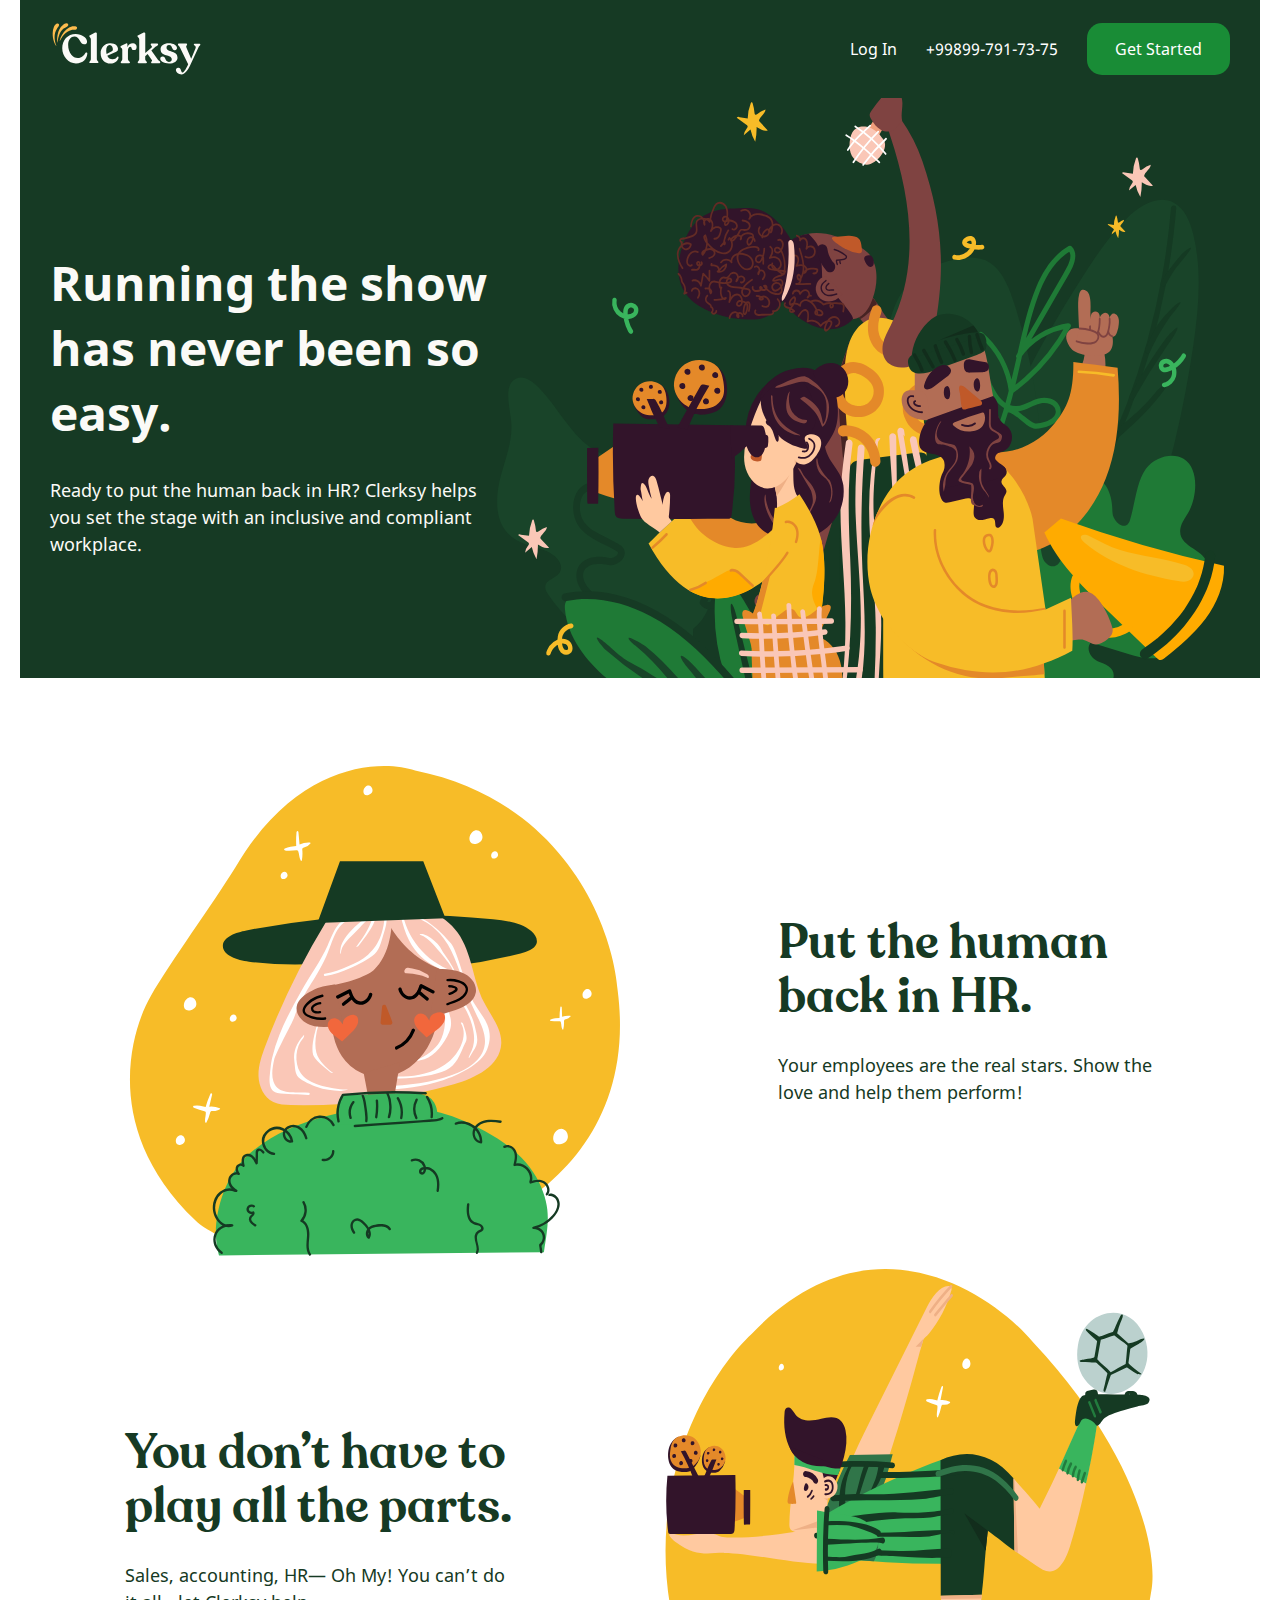
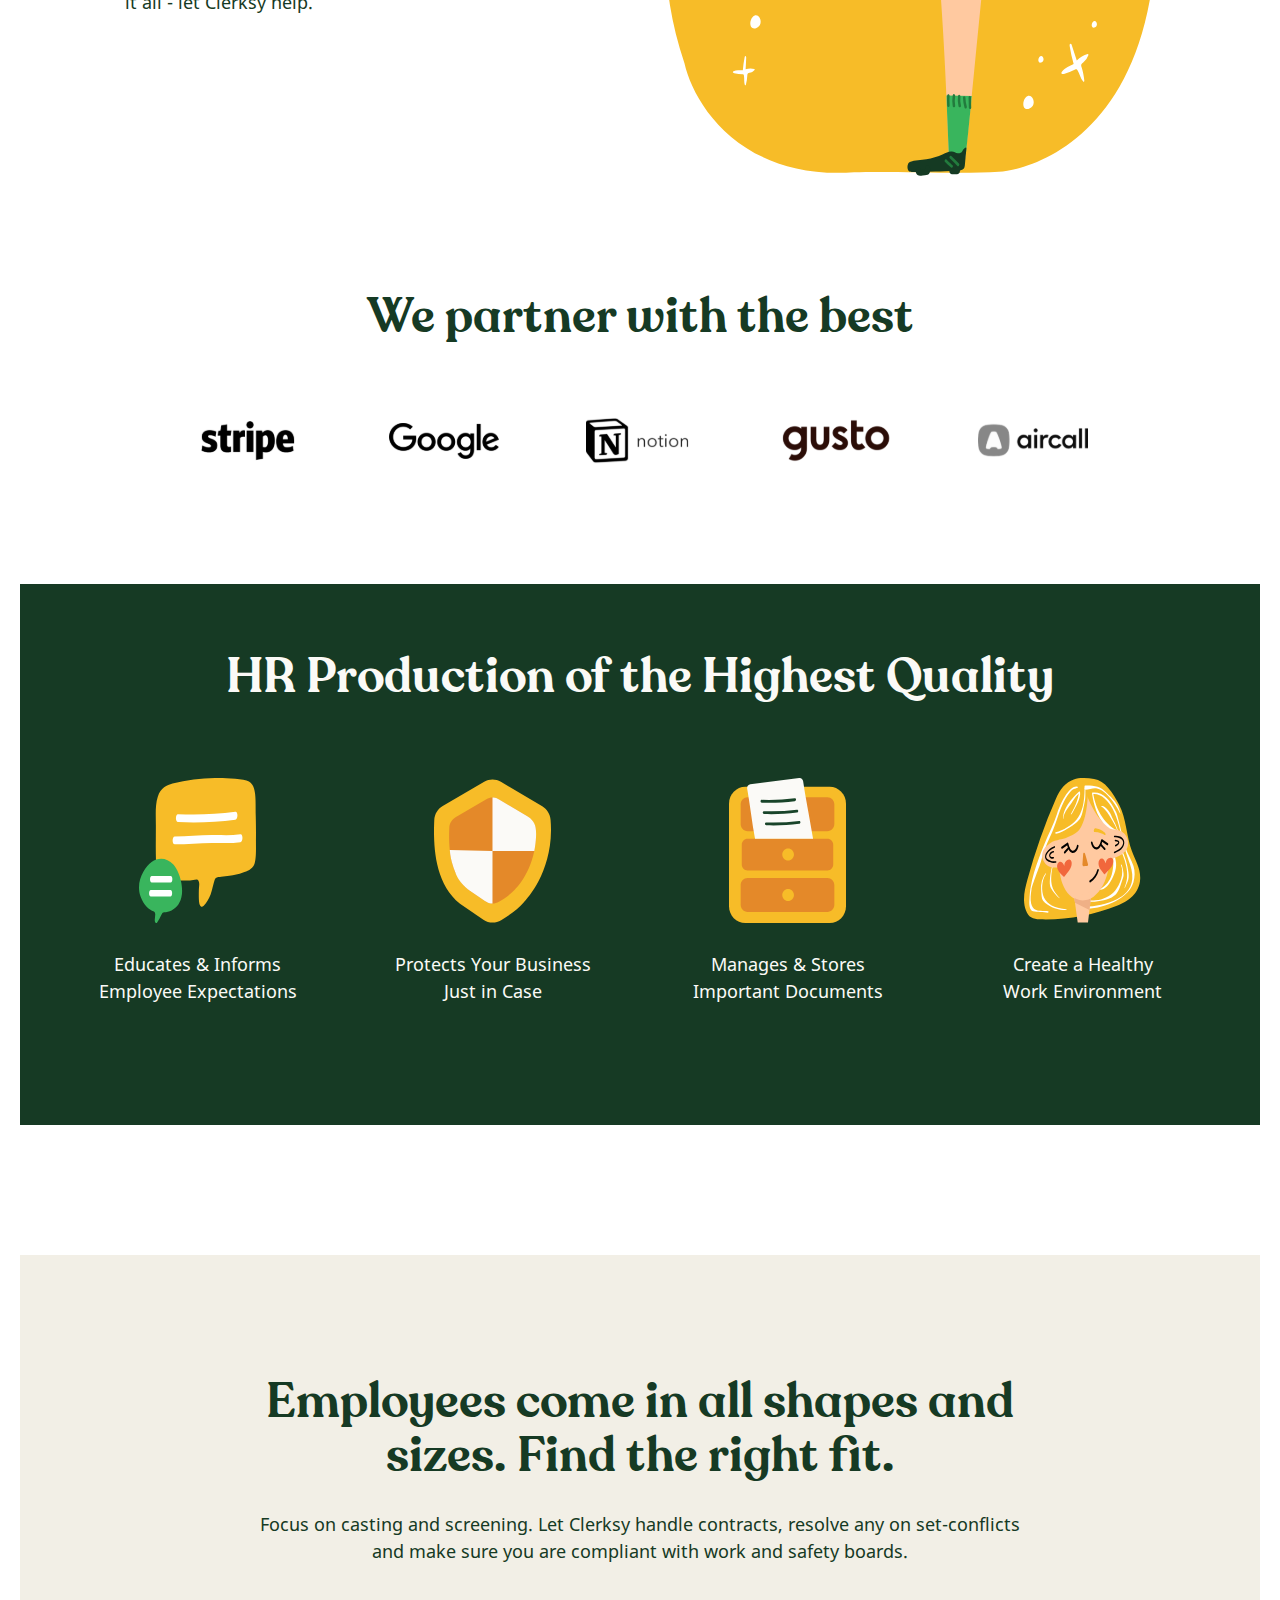
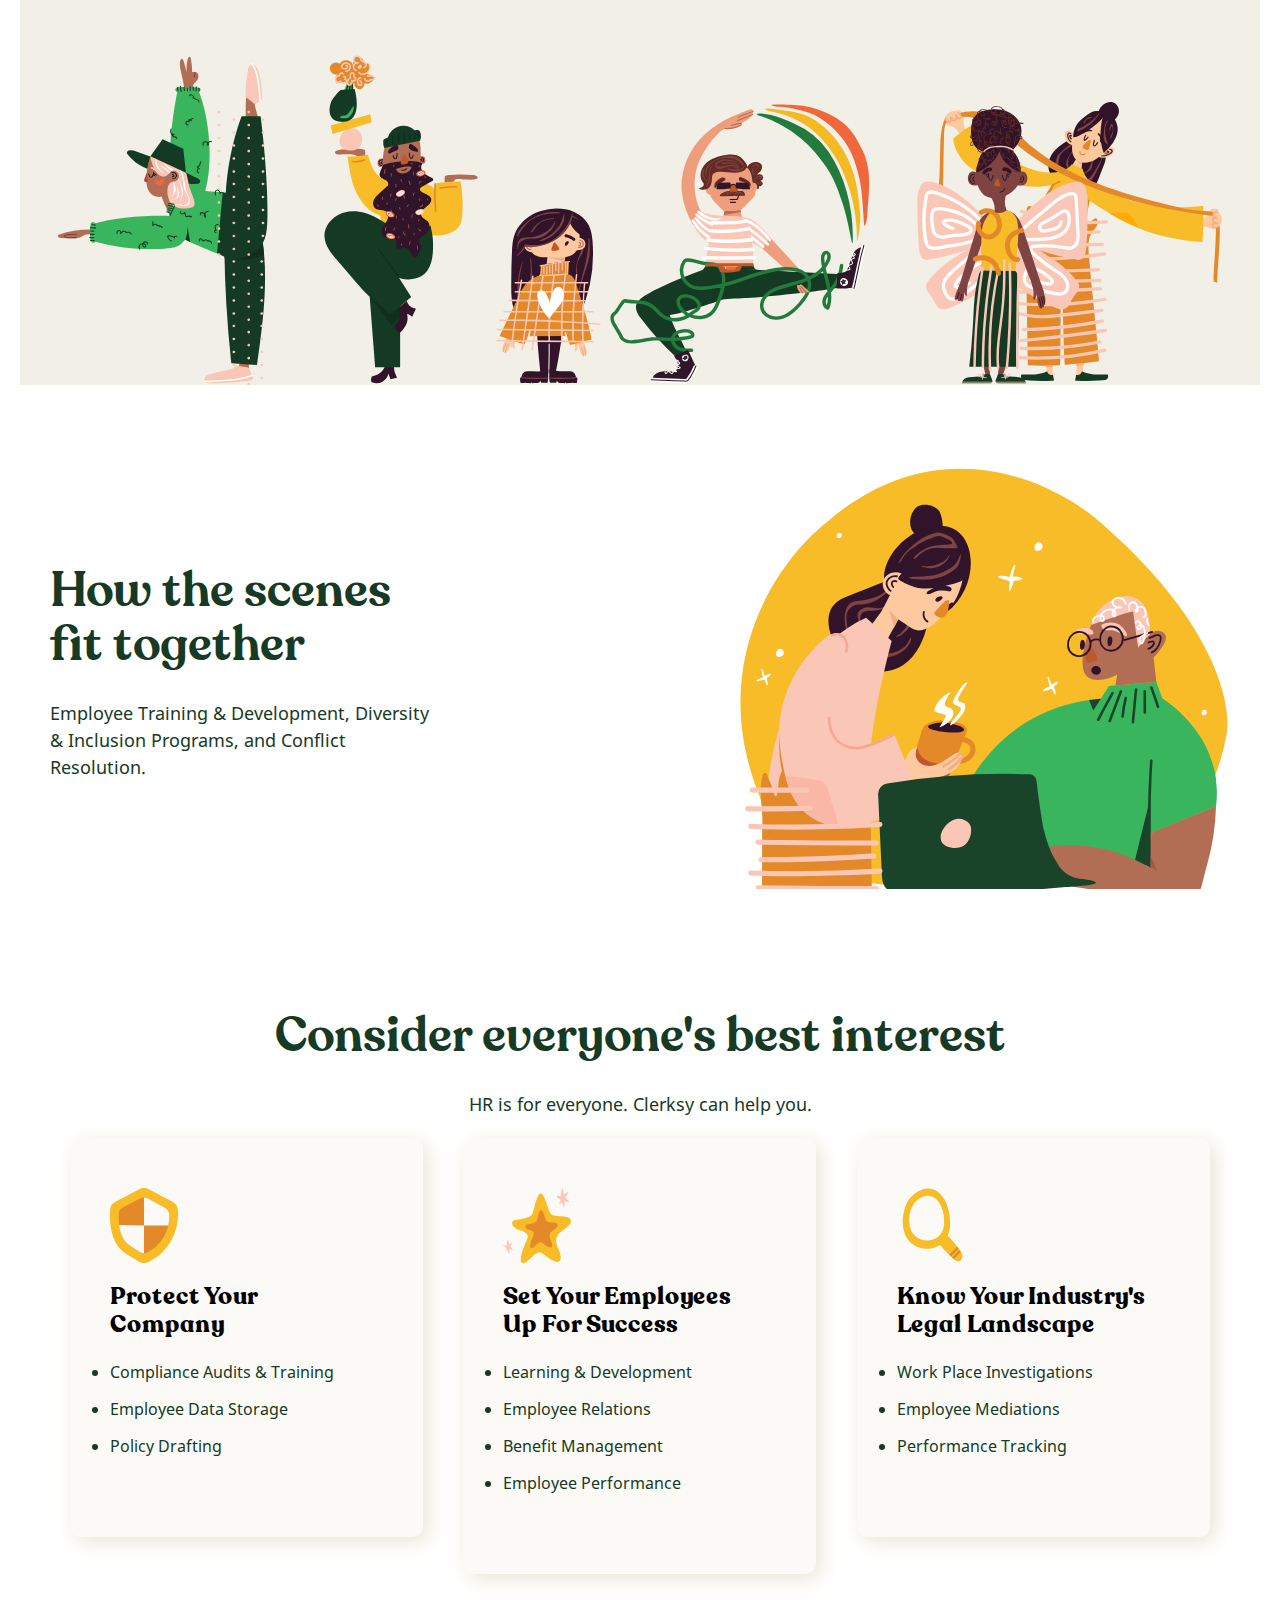
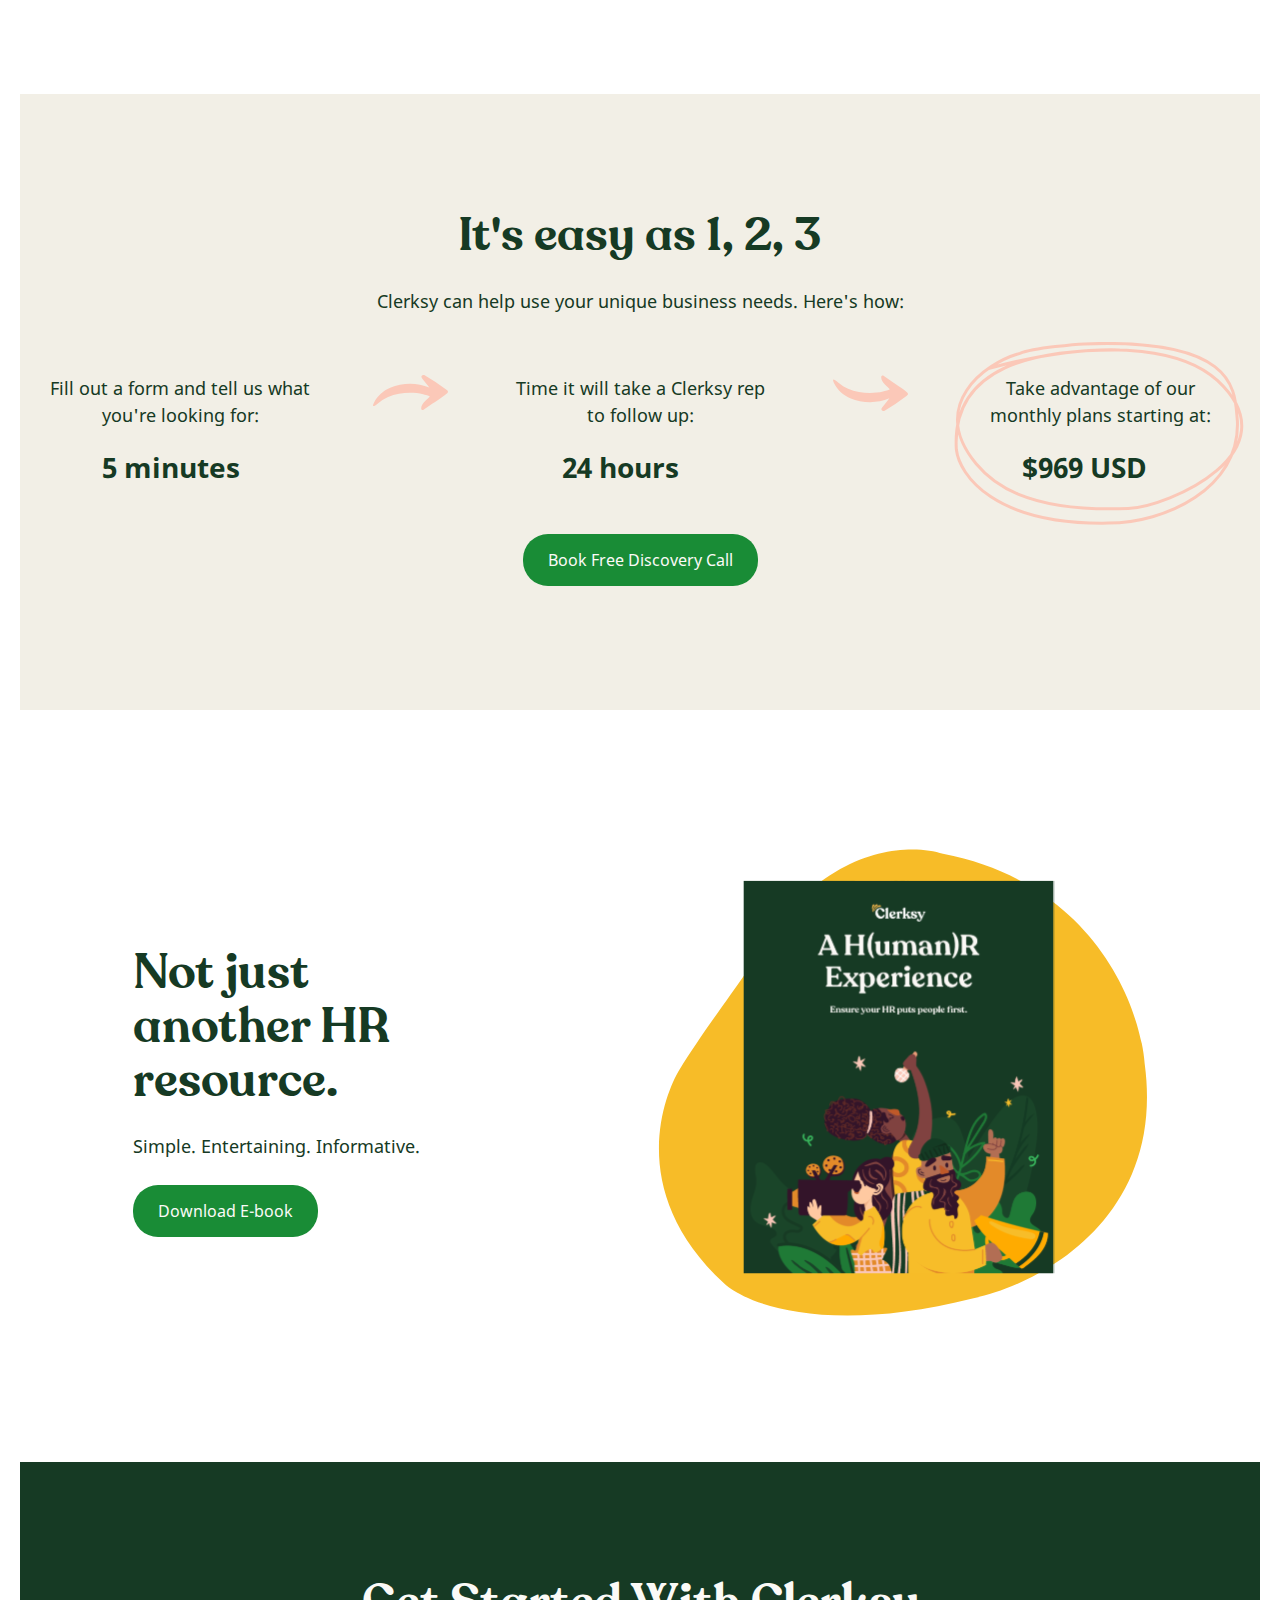
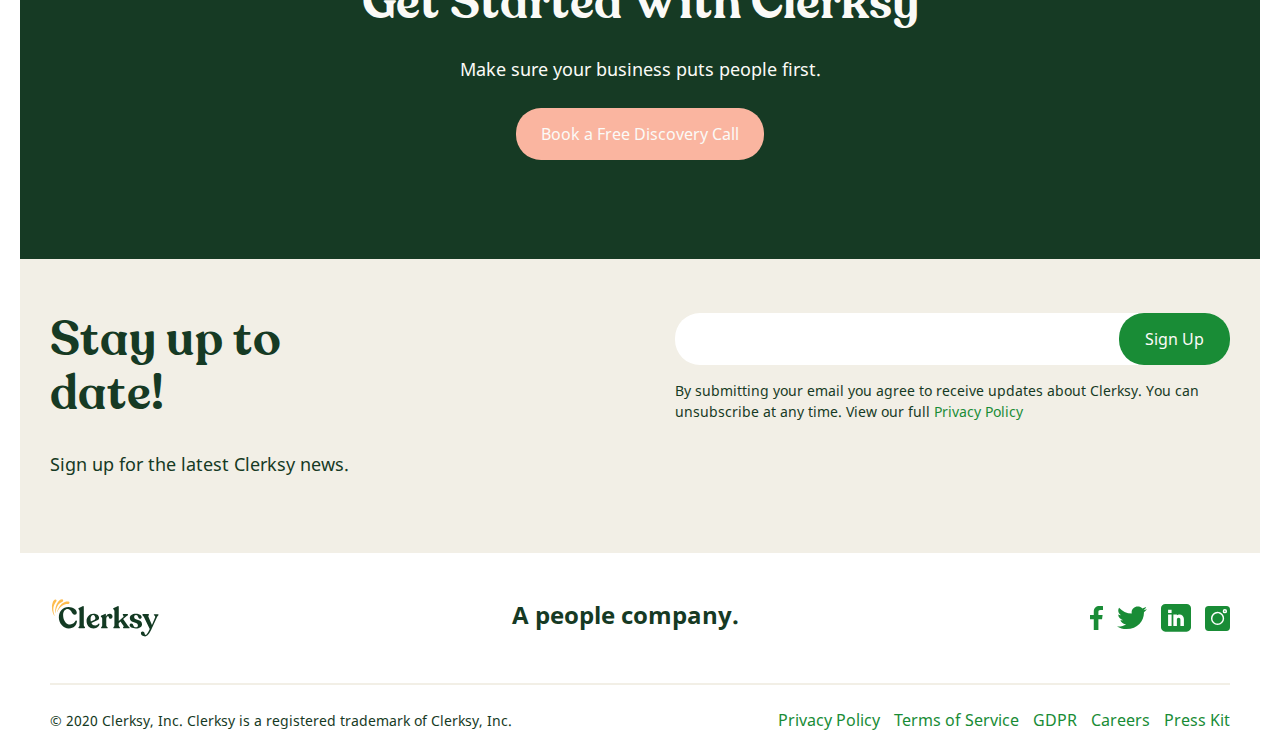
==== index.html @ a017a75b "changed file name" ====
<!DOCTYPE html>
<html lang="en">
<head>
  <meta charset="UTF-8">
  <meta http-equiv="X-UA-Compatible" content="IE=edge">
  <meta name="viewport" content="width=device-width, initial-scale=1.0">
  <link rel="stylesheet" href="css/normalize.css">
  <link rel="stylesheet" href="css/style.css">
  <title>Clerksy</title>
</head>
<body>
  <div class="container-fluid">
    <!-- HEADER START  -->
    <header>
      <div class="container">
        <div class="header">
          <div class="header__logo">
            <a class="header__logo-link" href="#">
              <img class="header__img" src="./img/header-logo.svg" alt="Clerksy logo">
            </a>
          </div>
          <div class="header__box-link">
            <a class="header__login"  href="#" target="_blank">Log In</a>
            <a class="header__tel"  href="tel:+998997917375" target="_blank">+99899-791-73-75</a>
            <a class="header__btn" href="#" target="_blank">Get Started</a>
          </div>
        </div>
      </div>
    </header>
    <!-- HEADER FINISH  -->
    
    <!-- MAIN START  -->
    <main>
      <!-- Section Hero  -->
      <section id="hero">
        <div class="container">
          <div class="hero">
            <div class="hero__content">
              <h1 class="hero__heading">Running the show has never been so easy.</h1>
              <p class="hero__text">Ready to put the human back in HR? Clerksy helps you set the stage with an inclusive and compliant workplace.</p> 
            </div>
            <div class="hero__karaoky">
              <img class="hero__img" src="./img/karooki.svg" alt="karaoky team">
            </div>
          </div>
        </div>
      </section>
      <!-- Section Human  -->
      <section id="human">
        <div class="container">
          <div class="human">
            <ul class="human__list">
              <li class="human__item">
                <img class="human__img" src="./img/dream.svg" alt="Dream a girl">
              </li>
              <li class="human__item">
                <h2 class="human__heading">Put the human <br> back in HR.</h2>
                <p class="human__text">Your employees are the real stars. Show the <br> love and help them perform!</p>
              </li>
              <li class="human__item">
                <h2 class="human__heading">You don’t have to <br> play all the parts.</h2>
                <p class="human__text">Sales, accounting, HR— Oh My! You can’t do <br> it all - let Clerksy help.</p>
              </li>
              <li class="human__item">
                <img class="human__img" src="./img/boy-ball.svg" alt="boy with his ball">
              </li>
            </ul>
          </div>
        </div>
      </section>
      <!-- Section Partner  -->
      <section id="partner">
        <div class="container">
          <div class="partner">
            <h2 class="partner__heading">We partner with the best</h2>
            <ul class="partner__list">
              <li class="partner__item">
                <a class="partner__link" href="#" target="_blank"><img class="partner__img" src="./img/stripe.svg" alt="stripe logo"></a>
              </li>
              <li class="partner__item">
                <a class="partner__link" href="#" target="_blank"><img class="partner__img" src="./img/google.svg" alt="google logo"></a>
              </li>
              <li class="partner__item">
                <a class="partner__link" href="#" target="_blank"><img class="partner__img" src="./img/notion.svg" alt="notion logo"></a>
              </li>
              <li class="partner__item">
                <a class="partner__link" href="#" target="_blank"><img class="partner__img" src="./img/gusto.svg" alt="gusto logo"></a>
              </li>
              <li class="partner__item">
                <a class="partner__link" href="#" target="_blank"><img class="partner__img" src="./img/aircall.svg" alt="aircall log"></a>
              </li>
            </ul>
          </div>
        </div>
      </section>
      <!-- Section Product  -->
      <section id="product">
        <div class="container">
          <div class="product">
            <h2 class="product__heading">HR Production of the Highest Quality</h2>
            <ul class="product__list">
              <li class="product__item">
                <img class="product__img" src="./img/informs.svg" alt="product image">
                <p class="product__text">Educates & Informs <br>Employee Expectations</p>
              </li>
              <li class="product__item">
                <img class="product__img" src="./img/business.svg" alt="product image">
                <p class="product__text">Protects Your Business <br>Just in Case</p>
              </li>
              <li class="product__item">
                <img class="product__img" src="./img/stores.svg" alt="product image">
                <p class="product__text">Manages & Stores <br>Important Documents</p>
              </li>
              <li class="product__item">
                <img class="product__img" src="./img/healthy.svg" alt="product image">
                <p class="product__text">Create a Healthy <br>Work Environment </p>
              </li>
            </ul>
          </div>
        </div>
      </section>
      <div class="white"></div>
      <!-- Section Employer  -->
      <section id="employer">
        <div class="container">
          <div class="employer">
            <h2 class="employer__heading">Employees come in all shapes and <br> sizes. Find the right fit.</h2>
            <p class="employer__text">Focus on casting and screening. Let Clerksy handle contracts, resolve any on set-conflicts <br>
               and make sure you are compliant with work and safety boards.</p>
            <div class="employer__team">
              <img class="employer__img" src="./img/five-people.svg" alt="Employers">
            </div>
          </div>
        </div>
      </section>
      <!-- Section Scene  -->
      <section id="scene">
        <div class="container">
          <div class="scene">
            <div class="scene__content">
              <h2 class="scene__heading">How the scenes <br> fit together</h2>
              <p class="scene__text">Employee Training & Development, Diversity <br> & Inclusion Programs, and Conflict <br> Resolution.</p>
            </div>
            <div class="scene__illustirate">
              <img class="scene__img" src="./img/scenes.svg" alt="scenes image">
            </div>
          </div>
        </div>
      </section>
      <!-- Section Interest  -->
      <section id="interest">
        <div class="container">
          <div class="interest">
            <h2 class="interest__heading">Consider everyone's best interest</h2>
            <p class="interest__text">HR is for everyone. Clerksy can help you.</p>
            <ul class="interest__list">
              <li class="interest__item">
                <div class="interest__box">
                  <img class="interest__img" src="./img/protection.svg" alt="protection icon">
                </div>
                <h2 class="interest__title">Protect Your <br> Company</h2>
                <ul class="interest__panel">
                  <li class="interest__panel-item">Compliance Audits & Training</li>
                  <li class="interest__panel-item">Employee Data Storage</li>
                  <li class="interest__panel-item">Policy Drafting</li>
                </ul>
              </li>
              <li class="interest__item">
                <div class="interest__box">
                  <img class="interest__img" src="./img/star.svg" alt="Star icon">
                </div>
                <h2 class="interest__title">Set Your Employees <br> Up For Success</h2>
                <ul class="interest__panel">
                  <li class="interest__panel-item">Learning & Development</li>
                  <li class="interest__panel-item">Employee Relations</li>
                  <li class="interest__panel-item">Benefit Management</li>
                  <li class="interest__panel-item">Employee Performance</li>
                </ul>
              </li>
              <li class="interest__item">
                <div class="interest__box">
                  <img class="interest__img" src="./img/lupa.svg" alt="Lupa icon">
                </div>
                <h2 class="interest__title">Know Your Industry's <br> Legal Landscape</h2>
                <ul class="interest__panel">
                  <li class="interest__panel-item">Work Place Investigations</li>
                  <li class="interest__panel-item">Employee Mediations</li>
                  <li class="interest__panel-item">Performance Tracking</li>
                </ul>
              </li>
            </ul>
          </div>
        </div>
      </section>
      <!-- Section Stats  -->
      <section id="stats">
        <div class="container">
          <div class="stats">
            <h2 class="stats__heading">It's easy as 1, 2, 3</h2>
            <p class="stats__text">Clerksy can help use your unique business needs. Here's how:</p>
            <ul class="stats__list">
              <li class="stats__item text">
                <p class="stats__text">Fill out a form and tell us what <br> you're looking for:</p>
                <strong class="stats__bold">5 minutes</strong>
              </li>
              <li class="stats__item">
                <img class="stats__img" src="./img/left-hand1.svg" alt="right hand">
              </li>
              <li class="stats__item text">
                <p class="stats__text">Time it will take a Clerksy rep <br> to follow up:</p>
                <strong class="stats__bold">24 hours</strong>
              </li>
              <li class="stats__item">
                <img class="stats__img" src="./img/right-hand2.svg" alt="right hand">
              </li>
              <li class="stats__item text">
                <p class="stats__item">Take advantage of our <br> monthly plans starting at:</p>
                <strong class="stats__bold">&#x24;969 USD</strong>
                <img class="stats__imgx" src="./img/kolsa.svg" alt="kolsa">
              </li>
            </ul>
            <a class="stats__link" href="#" target="_blank">Book Free Discovery Call</a>
          </div>
        </div>
      </section>
      <!-- Section Resource  -->
      <section id="resource">
        <div class="container">
          <div class="resource">
            <div class="resource__content">
              <h2 class="resource__heading">Not just another HR resource.</h2>
              <p class="resource__text">Simple. Entertaining. Informative.</p>
              <a class="resource__link" href="#" target="_blank">Download E-book</a>
            </div>
            <div class="resource__box">
              <img class="resource-img" src="./img/resource-image.svg" alt="resource-image">
            </div>
          </div>
        </div>
      </section>
      <!-- Section Testimonial  -->
      <section id="testimonial">
        <div class="container">
          <div class="testimonial">
            <h2 class="testimonial__heading">Get Started With Clerksy</h2>
            <p class="testimonial__text"> Make sure your business puts people first.</p>
            <a class="testimonial__link" href="#" target="_blank">Book a Free Discovery Call</a>
          </div>
        </div>
      </section>
      <!-- Section Registration  -->
      <section id="registration">
        <div class="container">
          <div class="registration">
            <div class="registration__wrap1">
              <h2 class="registration__heading">Stay up to date!</h2>
              <p class="registration__title">Sign up for the latest Clerksy news.</p>
            </div>
            <div class="registration__wrap2">
              <input class="registration__input" type="text">
              <button class="regstration__btn" type="submit">Sign Up</button>
              <p class="registration__text">By submitting your email you agree to receive updates about Clerksy. You can <br> unsubscribe at any time. View our full 
                <a class="registration__link" href="#">Privacy Policy</a></p>
            </div>
          </div>
        </div>
      </section>
    </main>
    <!-- MAIN FINISH  -->

    <!-- FOOTER START  -->
    <footer>
      <div class="container">
        <div class="footer">
          <div class="footer__wrap1">
            <div class="footer__logo">
              <a class="footer__logo-link" href="#"><img class="footer__img" src="./img/footer-logo.svg" alt="footer logo"></a>
            </div>
            <p class="footer__title">A people company.</p>
            <ul class="footer__social">
              <li class="footer__social-item"><a class="footer__social-link" href="#" target="blank"><img class="footer__social-img" src="./img/facebook.svg" alt="facebook logo"></a></li>
              <li class="footer__social-item"><a class="footer__social-link" href="#" target="blank"><img class="footer__social-img" src="./img/twitter.svg" alt="twitter logo"></a></li>
              <li class="footer__social-item"><a class="footer__social-link" href="#" target="blank"><img class="footer__social-img" src="./img/in.svg" alt="in logo"></a></li>
              <li class="footer__social-item"><a class="footer__social-link" href="#" target="blank"><img class="footer__social-img" src="./img/instagram.svg" alt="instagram logo"></a></li>
            </ul>
          </div>
          <div class="footer__wrap2">
            <p class="footer__text">© 2020 Clerksy, Inc. Clerksy is a registered trademark of Clerksy, Inc.</p>
            <ul class="footer__list">
              <li class="footer__item"><a class="footer__item-link" href="#" target="_blank">Privacy Policy</a></li>
              <li class="footer__item"><a class="footer__item-link" href="#" target="_blank">Terms of Service</a></li>
              <li class="footer__item"><a class="footer__item-link" href="#" target="_blank">GDPR</a></li>
              <li class="footer__item"><a class="footer__item-link" href="#" target="_blank">Careers</a></li>
              <li class="footer__item"><a class="footer__item-link" href="#" target="_blank">Press Kit</a></li>
            </ul>
          </div>
        </div>
      </div>
    </footer>
    <!-- FOOTER FINISH  -->    
  </div>
</body>
</html>
---- css/style.css ----
@font-face {
  font-family: 'Recoleta Alt';
  src:url('../fonts/RecoletaAlt-SemiBold.woff2') format('woff2'),
  url('../fonts/RecoletaAlt-SemiBold.woff') format('woff');
  font-weight: 600;
  font-style: normal;
  font-display: swap;
}
@font-face {
  font-family: 'Recoleta Alt';
  src:url('../fonts/RecoletaAlt-Regular.woff2') format('woff2'),
  url('../fonts/RecoletaAlt-Regular.woff') format('woff');
  font-weight: normal;
  font-style: normal;
  font-display: swap;
}
@font-face {
  font-family: 'Recoleta Alt';
  src:url('../fonts/RecoletaAlt-Bold.woff2') format('woff2'),
  url('../fonts/RecoletaAlt-Bold.woff') format('woff');
  font-weight: bold;
  font-style: normal;
  font-display: swap;
}
@font-face {
  font-family: 'Noto Sans';
  src: url('../fonts/NotoSans-Bold.woff2') format('woff2'),
  url('../fonts/NotoSans-Bold.woff') format('woff');
  font-weight: bold;
  font-style: normal;
  font-display: swap;
}
@font-face {
  font-family: 'Noto Sans';
  src:url('../fonts/NotoSans.woff2') format('woff2'),
  url('../fonts/NotoSans.woff') format('woff');
  font-weight: normal;
  font-style: normal;
  font-display: swap;
}



*{
  box-sizing: border-box;
  margin: 0;
  padding: 0;
}
body{
  font-family: 'Noto Sans', sans-serif;
  font-style: normal;
  font-weight: normal;
}
.container-fluid{
  padding: 0 20px;
}
.container{
  width: 1220px;
  margin: 0 auto;
  padding: 0 20px;
}
.visually-hidden {
  position: absolute;
  width: 1px;
  height: 1px;
  margin: -1px;
  padding: 0;
  overflow: hidden;
  border: 0;
  clip: rect(0 0 0 0)
}
.h1, h2, h3, h4, h5, h6{
  font-family: 'Recoleta Alt';
}
img{
  vertical-align: middle;
}
a{
  text-decoration: none;
}



/* HEADER START  */
header{
  background-color: #163A24;
}
.header {
  display: flex;
  justify-content: space-between;
  align-items: center;
}
.header__logo {
  padding: 20px 0;
}
.header__img {
  width: 153px;
  height: 58px;
}
.header__box-link {
  width: 380px;
  display: flex;
  align-items: center;
  justify-content: space-between;
}
.header__login {
  color: #fff;
  font-size: 16px;
  line-height: 22px;
}
.header__tel {
  color: #fff;
  font-size: 16px;
  line-height: 22px;
}
.header__btn {
  color: #fff;
  font-size: 16px;
  line-height: 22px;
  padding: 15px 28px;
  border-radius: 15px;
  background-color: #198C36;
}
/* HEADER FINISH */

/* MAIN START */

/* Section Hero   */
#hero{
  background-color: #163A24;
}
.hero {
  display: flex;
  justify-content: space-between;
  align-items: center;
  margin-bottom: 78px;
}
.hero__content {
  width: 475px;
}
.hero__heading {
  font-weight: 600;
  font-size: 48px;
  line-height: 65px;  
  color: #FBFAF7;
}
.hero__text {
  font-size: 18px;
  line-height: 27px;
  color: #FBFAF7;
}
.hero__img {
  width: 738px;
  height: 580px;
}


/* Section Human    */
.human__list {
  display: flex;
  flex-flow: row wrap;
  list-style-type: none;
  justify-content: space-around;
  align-items: center;
}
.human__img{
  width: 492px;
  height: 510px;
}
.human__heading {
  margin-bottom: 28px;
  font-weight: 600;
  font-size: 48px;
  line-height: 54px;
  color: #163A24;
}
.human__text {
  font-size: 18px;
  line-height: 27px;
  color: #163A24;
}


/* Section Partner  */
.partner {
  padding: 114px 99px;
}
.partner__heading {
  margin-bottom: 67px;
  text-align: center;
  font-weight: 600;
  font-size: 48px;
  line-height: 54px;
  text-align: center;
  color: #163A24;
}
.partner__list {
  width: 983px;
  display: flex;
  justify-content: space-between;
  align-items: center;
  padding-left: 44px;
  padding-right: 44px;
  list-style-type: none;
}


/* Section Product  */
#product{
  background-color: #163A24;
}
.product {
  padding-top: 66px;
  padding-bottom: 120px;
  
}
.product__heading {
  font-weight: 600;
  font-size: 48px;
  line-height: 54px;
  text-align: center;
  color: #FBFAF7;
  margin-bottom: 74px;
}
.product__list {
  display: flex;
  justify-content: space-between;
  align-items: center;
  list-style-type: none;
}
.product__item {
  text-align: center;
  width: 295px;
}
.product__img {
  width: 117px;
  height: 145px;
}
.product__text{
  font-size: 18px;
  line-height: 27px; 
  text-align: center;
  color: #FBFAF7;
  margin-top: 28px;
}
.white{
  height: 130px;
  background-color: #fff;
}


/* Section Employer */
#employer{
  background-color: #F2EFE6;
  margin-bottom: 81px;
}
.employer {
  text-align: center;
  padding-top: 120px; 
}
.employer__heading {
  font-weight: 600;
  font-size: 48px;
  line-height: 54px;
  text-align: center;
  color: #163A24;
  margin-bottom: 28px;
}
.employer__text {
  font-size: 18px;
  line-height: 27px;
  text-align: center;
  color: #163A24;
  margin-bottom: 85px;
}
.employer__team {
  margin: 0 auto;
}
.employer__img {
  width: 1180px;
  height: 335px;
}


/* Section Scene    */
.scene {
  display: flex;
  justify-content: space-between;
  align-items: center;
  margin-bottom: 120px;
}
.scene__content {
  width: 393px;
  height: 227px;
}
.scene__heading {
  font-weight: 600;
  font-size: 48px;
  line-height: 54px;
  color: #163A24;
  margin-bottom: 28px;
}
.scene__text {
  font-size: 18px;
  line-height: 27px;
  color: #163A24;
}
.scene__img {
  width: 492px;
  height: 423px;
}


/* Section Interest */
.interest {
  margin-bottom: 120px;
}
.interest__heading {
  font-weight: 600;
  font-size: 48px;
  line-height: 54px;
  text-align: center; 
  color: #163A24;
  margin-bottom: 28px;
}
.interest__text {
  font-size: 18px;
  line-height: 27px;
  text-align: center; 
  color: #163A24;
  margin-bottom: 20px;
}
.interest__list {
  display: flex;
  align-items: flex-start;
  justify-content: space-between;
  list-style-type: none;
}
.interest__item {
  width: 353px;
  background-color: #FBFAF7;
  border-radius: 10px;
  margin: 0 auto;
  padding: 50px 40px 65px;
  box-shadow: 5px 5px 20px #E9E4D5;
}
.interest__box {
  margin-bottom: 20px;
}
.interest__panel{
  list-style-type: disc;
  
}
.interest__panel-item{
  margin-bottom: 15px;
  font-size: 16px;
  line-height: 22px;
  color: #163A24;
}
.interest__img {
  width: 68px;
  height: 75px;
}
.interest__title {
  margin-bottom: 23px;
}


/* Section Stats */
#stats{
  background-color: #F2EFE6;
}
.stats {
  text-align: center;
  padding-top: 114px;
  padding-bottom: 139px;
  
}
.stats__heading {
  font-weight: 600;
  font-size: 47px;
  line-height: 54px;
  text-align: center;
  color: #163A24;
  margin-bottom: 26px;
}
.stats__text {
  font-size: 18px;
  line-height: 27px;
  text-align: center;
  color: #163A24;
  margin-bottom: 60px;
}
.stats__list {
  display: flex;
  justify-content: space-between;
  list-style-type: none;
  margin-bottom: 60px;
}
.stats__item {
  position: relative;
  font-size: 18px;
  line-height: 27px;
  text-align: center;
  color: #163A24;
}
.stats__img{
  width: 75px;
}
.text{
  width: 260px;
}
.stats__imgx{
  position: absolute;
  top: -33px;
  left: -16px;
}
.stats__bold{
  position: absolute;
  top: 77px;
  left: 52px;
  font-weight: 600;
  font-size: 28px;
  line-height: 31px;
  text-align: center;
  color: #163A24;
}
.stats__link{
  font-size: 16px;
  line-height: 22px;
  text-align: center;
  padding: 15px 25px;
  background-color: #198C36;
  color: #FBFAF7;
  border-radius: 25px;
}


/* Section Resource */
.resource {
  display: flex;
  justify-content: space-around;
  align-items: center;
  padding-top: 130px;
  margin-bottom: 135px;
}
.resource__content {
  width: 360px;
}
.resource__heading {
  font-weight: 600;
  font-size: 48px;
  line-height: 54px;
  color: #163A24;
  margin-bottom: 25px;
}
.resource__text{
  margin-bottom: 40px;
  font-size: 18px;
  line-height: 27px;
  color: #163A24;
}
.resource__link {
  padding: 15px 25px;
  background-color: #198C36;
  border-radius: 25px;
  font-size: 16px;
  line-height: 22px;
  color: #FBFAF7;
}
.resource-img {
  width: 490px;
  height: 487px;
}


/* Section Testimonial */
#testimonial{
  background-color: #163A24;
}
.testimonial {
  text-align: center;
  padding: 114px;
  
}
.testimonial__heading {
  font-weight: 600;
  font-size: 48px;
  line-height: 54px;
  text-align: center;
  color: #FBFAF7;
  margin-bottom: 26px;
}
.testimonial__text {
  font-size: 18px;
  line-height: 27px;
  text-align: center;
  color: #FBFAF7;
  margin-bottom: 40px;
  
}
.testimonial__link {
  padding: 15px 25px;
  background-color: #FAB5A0;
  border-radius: 25px;
  font-size: 16px;
  line-height: 22px;
  color: #FBFAF7;
}


/* Section Registration*/
#registration{
  background-color: #F2EFE6;
}
.registration {
  display: flex;
  justify-content: space-between;
  padding-top: 54px;
  padding-bottom: 75px;
}
.registration__wrap1 {
  width: 350px;
}
.registration__heading {
  font-weight: 600;
  font-size: 48px;
  line-height: 54px; 
  color: #163A24;
  margin-bottom: 30px;
}
.registration__title {
  font-size: 18px;
  line-height: 27px;
  color: #163A24;
}
.registration__wrap2 {
  position: relative;
}
.regstration__btn {
  width: 111px;
  height: 52px;
  padding: 15px 25px;
  background-color: #198C36;
  border-radius: 25px;
  font-size: 16px;
  line-height: 22px;
  color: #FBFAF7;
  border: none;
  position: absolute;
  top: 0px;
  right: 0px;
}
.registration__text {
  font-size: 14px;
  line-height: 21px;
  color: #163A24;
}
.registration__link {
  color: #198C36;
}
.registration__input{
  padding-left: 20px;
  width: 555px;
  height: 52px;
  border: none;
  border-radius: 25px;
  margin-bottom: 15px;
}
/* MAIN FINISH */


/* FOOTER START   */
.footer {
  padding-top: 44px;
}
.footer__wrap1 {
  display: flex;
  justify-content: space-between;
  padding-bottom: 44px;
  border-bottom: 2px solid #F2EFE6;
}
.footer__title {
  font-weight: 600;
  font-size: 24px;
  line-height: 36px;
  text-align: center;
  color: #163A24;
}
.footer__social {
  width: 140px;
  display: flex;
  align-items: center;
  justify-content: space-between;
  list-style-type: none;
}
.footer__wrap2 {
  height: 70px;
  display: flex;
  justify-content: space-between;
  align-items: center;
}
.footer__text {
  font-size: 14px;
  line-height: 21px;
  color: #163A24;
}
.footer__list {
  list-style-type: none;
  display: flex;
}
.footer__item {
  margin-left: 14px;
}
.footer__item-link {
  color: #198C36;
}
/* FOOTER FINISH  */
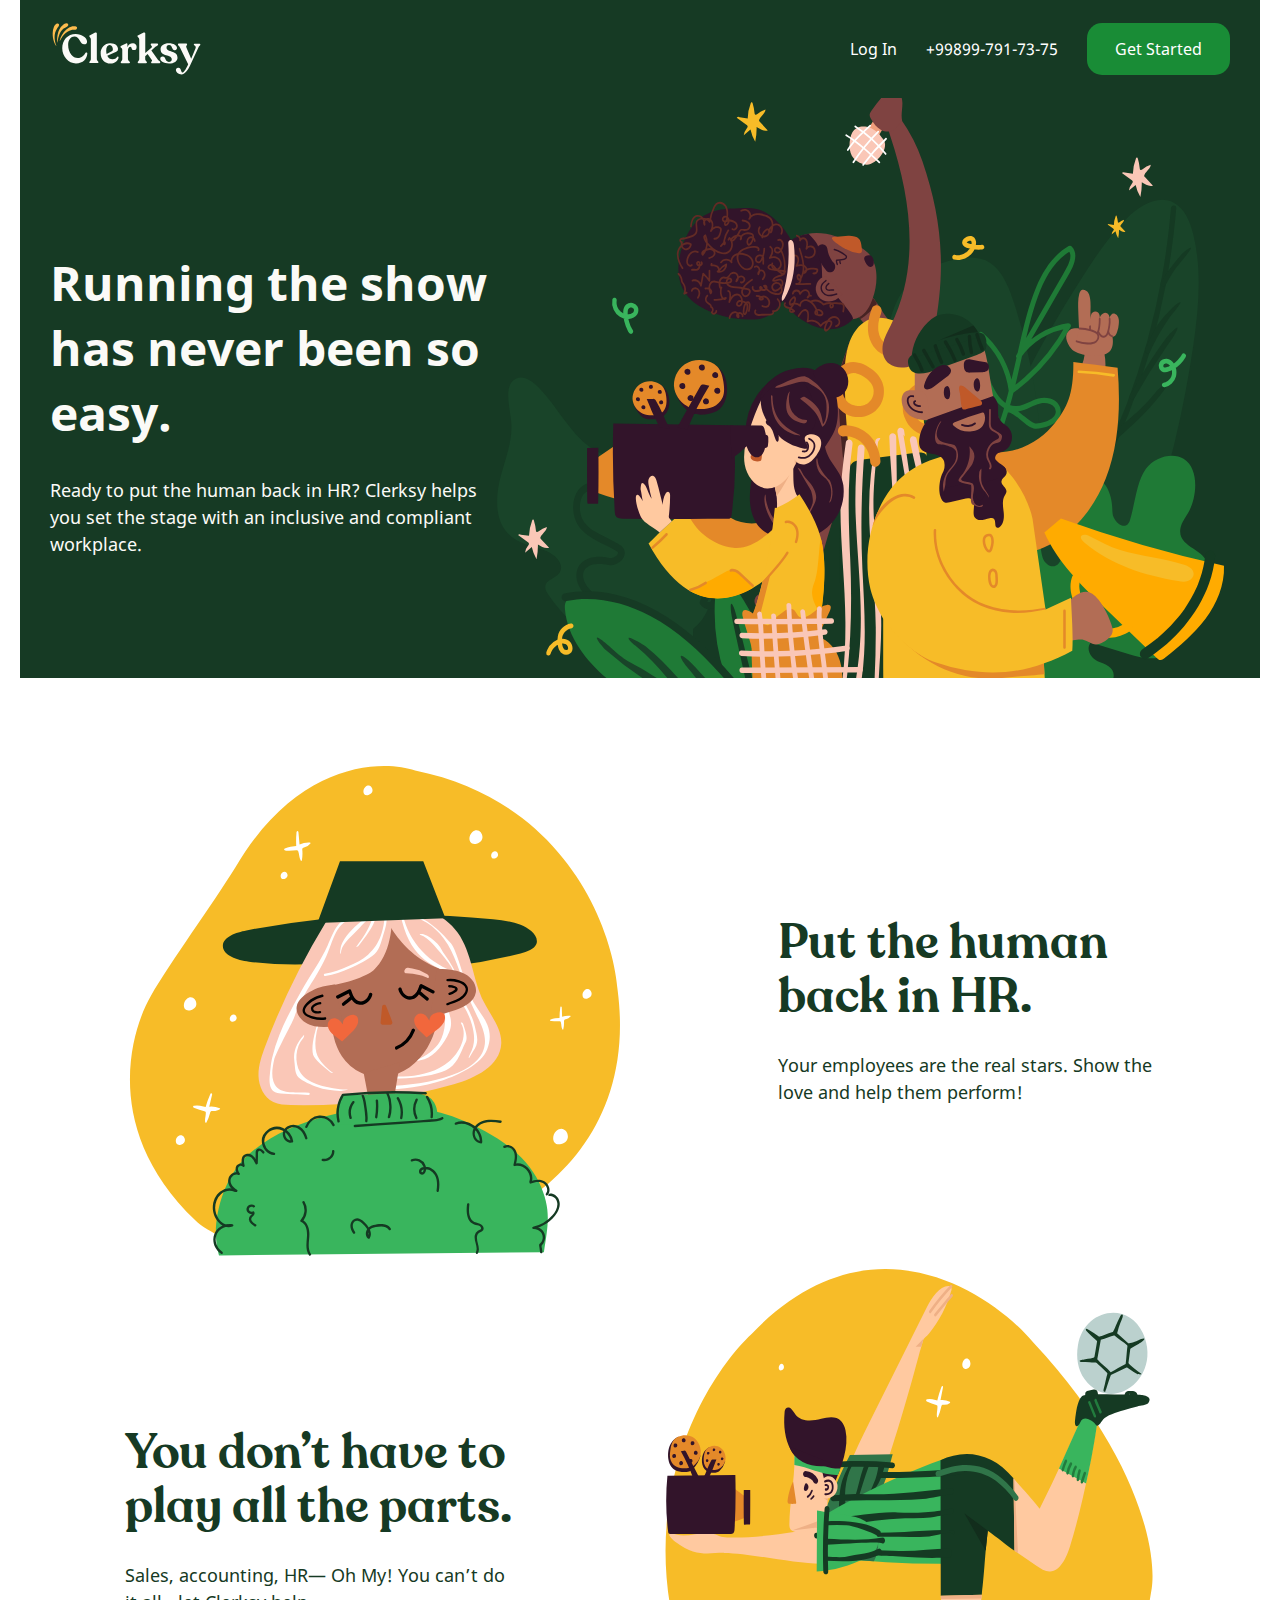
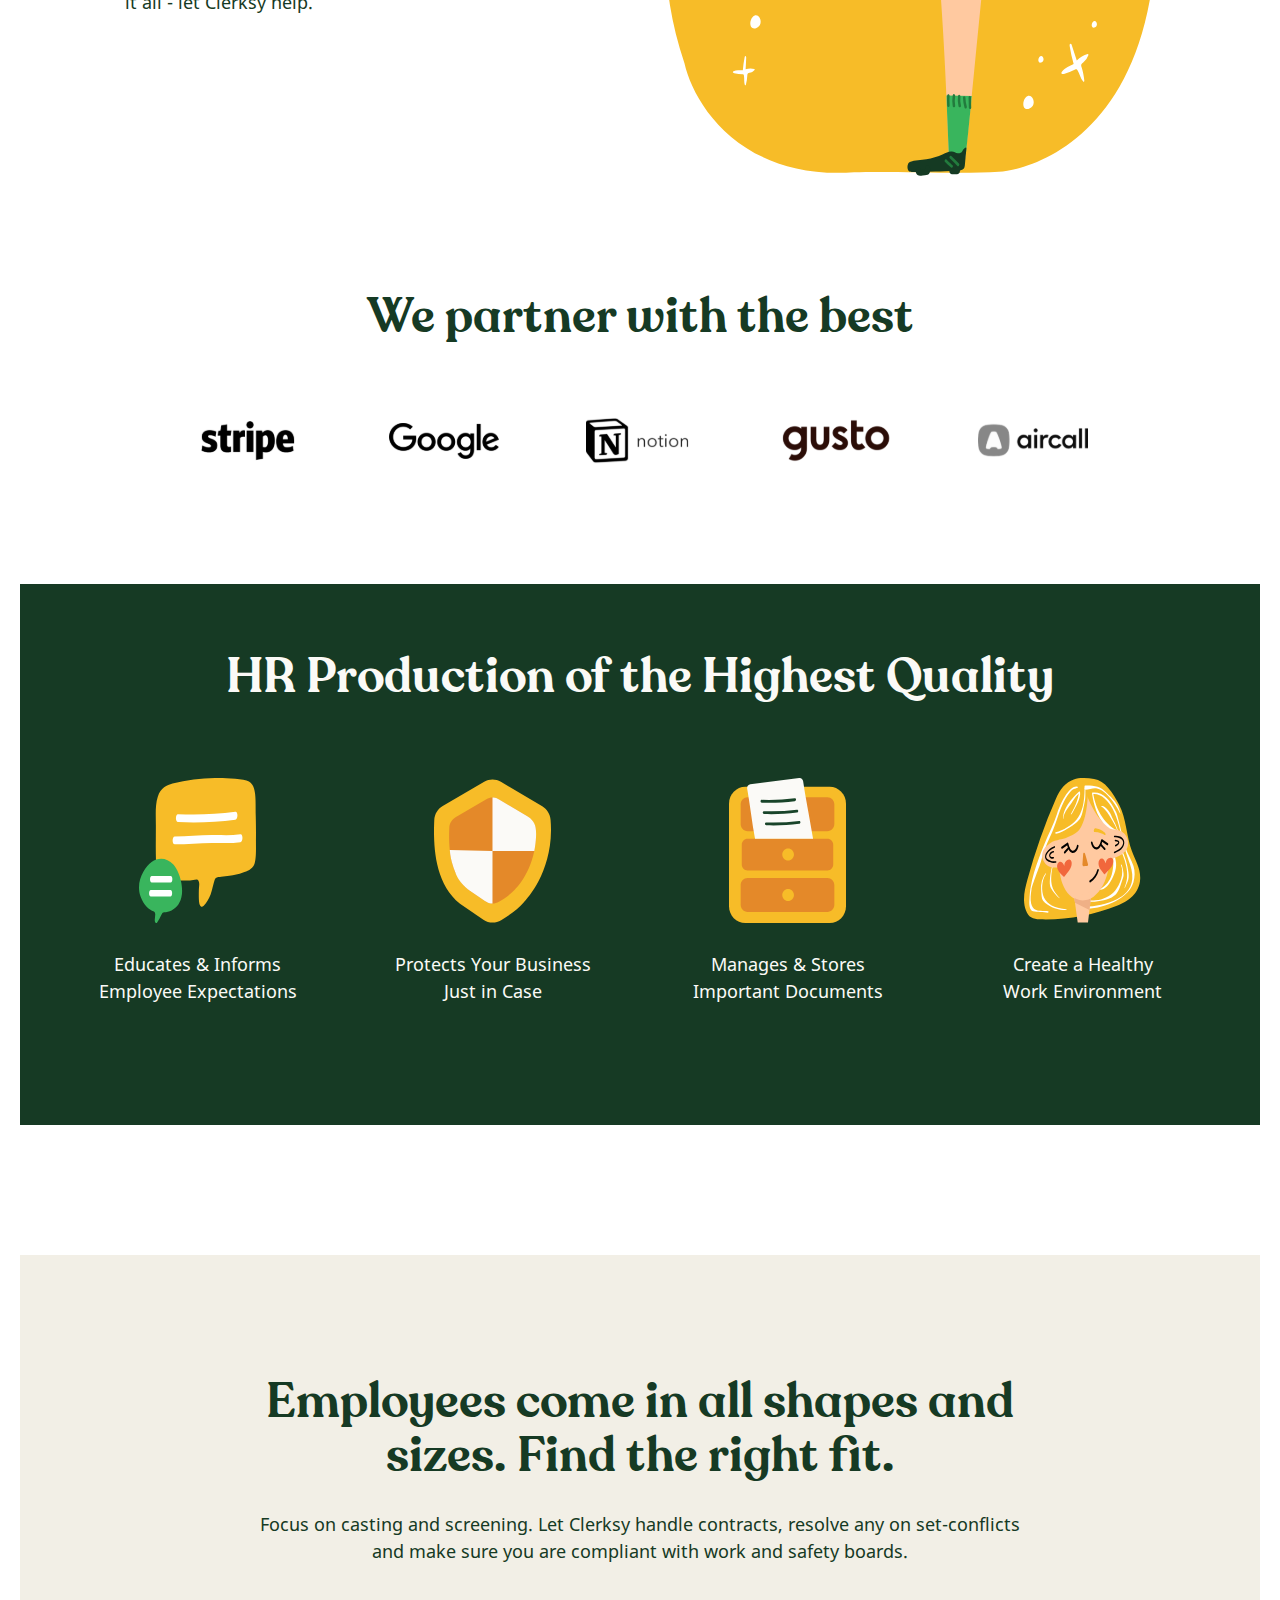
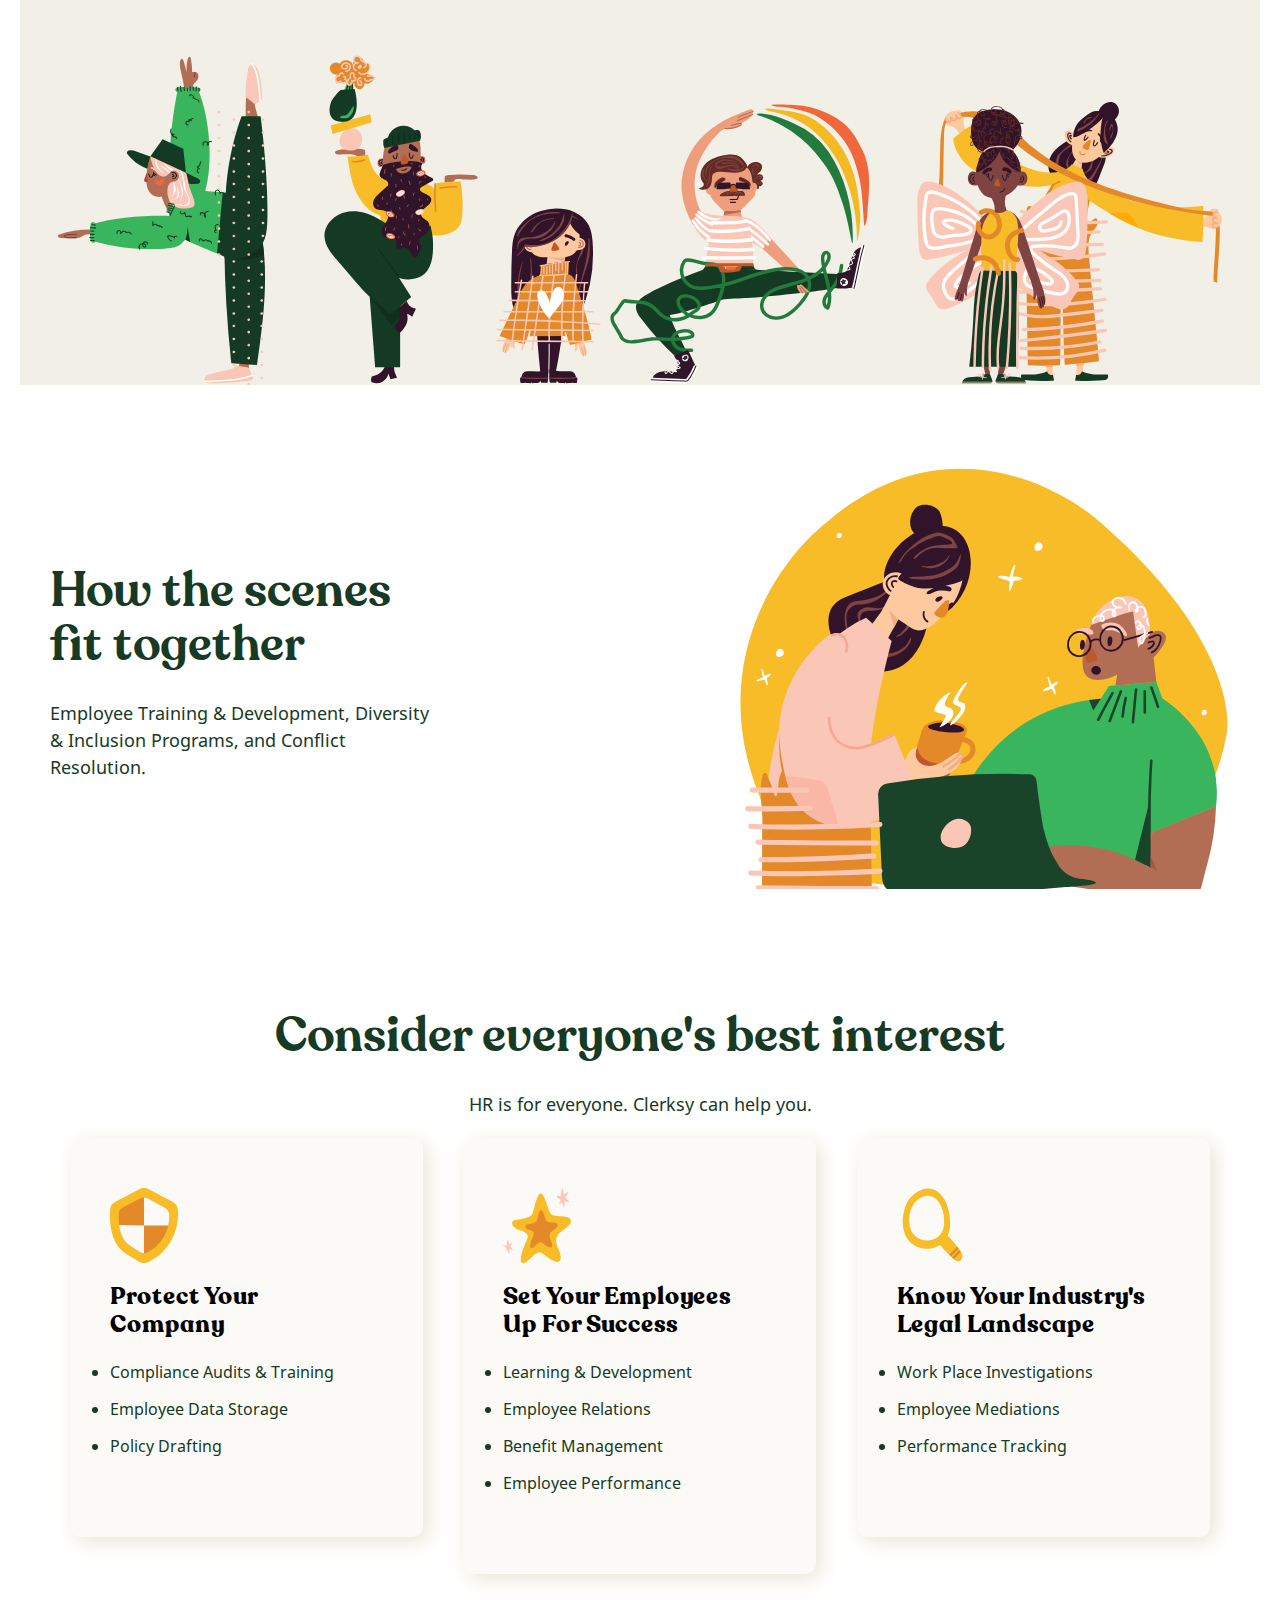
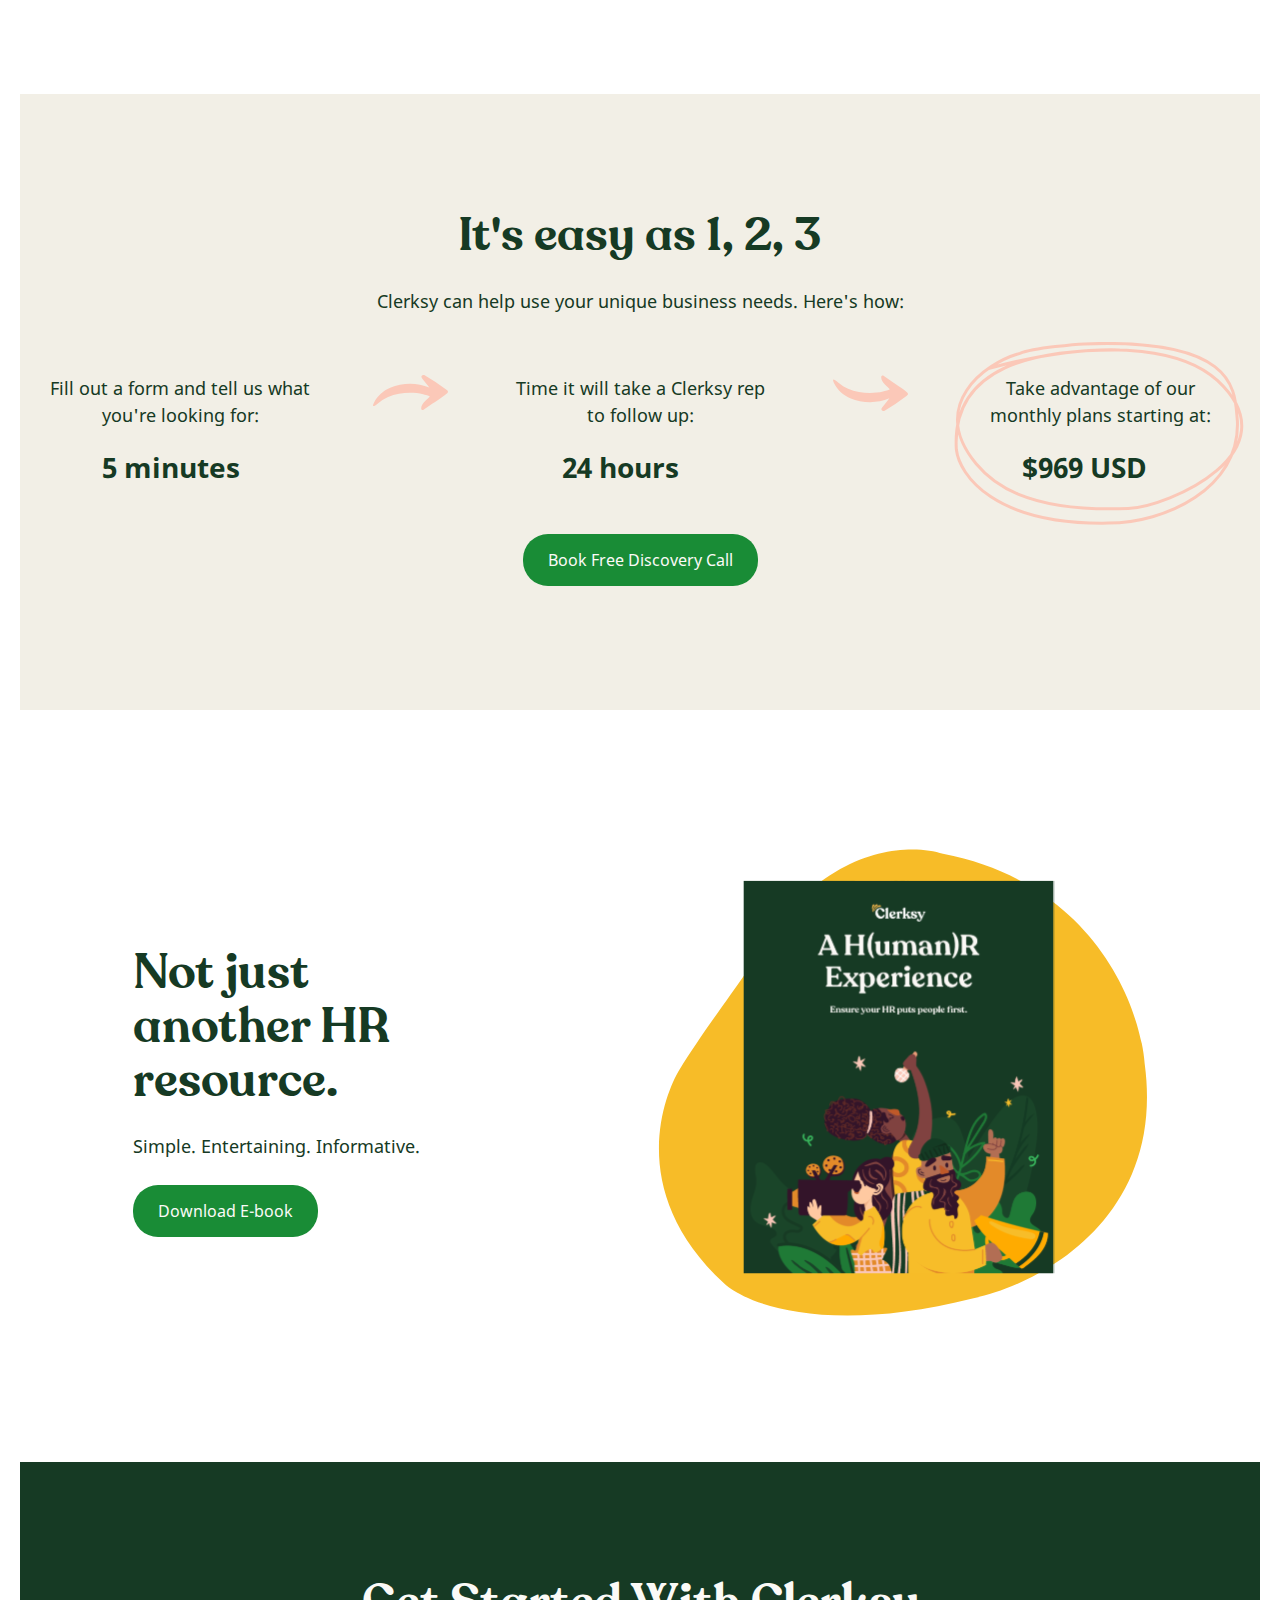
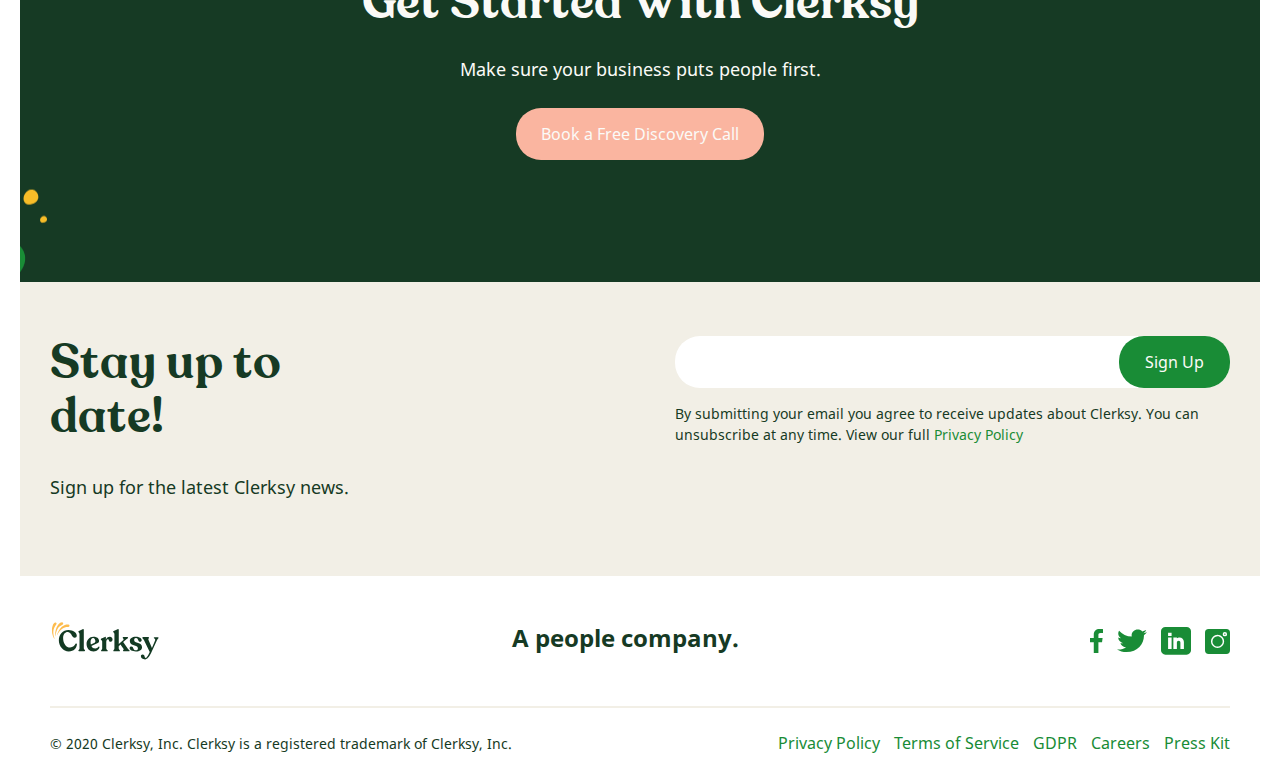
==== commit d4a4406a: "changed input" ====
--- a/index.html
+++ b/index.html
@@ -257,8 +257,10 @@
               <p class="registration__title">Sign up for the latest Clerksy news.</p>
             </div>
             <div class="registration__wrap2">
+             <form action="">
               <input class="registration__input" type="text">
               <button class="regstration__btn" type="submit">Sign Up</button>
+             </form>
               <p class="registration__text">By submitting your email you agree to receive updates about Clerksy. You can <br> unsubscribe at any time. View our full 
                 <a class="registration__link" href="#">Privacy Policy</a></p>
             </div>
--- a/css/style.css
+++ b/css/style.css
@@ -55,7 +55,8 @@
   padding: 0 20px;
 }
 .container{
-  width: 1220px;
+  width: 100%;
+  max-width: 1220px;
   margin: 0 auto;
   padding: 0 20px;
 }
@@ -476,9 +477,16 @@
 
 /* Section Testimonial */
 #testimonial{
+  height: 420px;
+  background-image: url("../img/leaf.png"),
+                    url("../img/leaf2.png");
+  background-position: calc(50% - 820px) calc(50% + 68px),
+                       calc(50% - -800px) calc(50% + 132px);
+  background-repeat: no-repeat;
   background-color: #163A24;
 }
 .testimonial {
+ 
   text-align: center;
   padding: 114px;
   
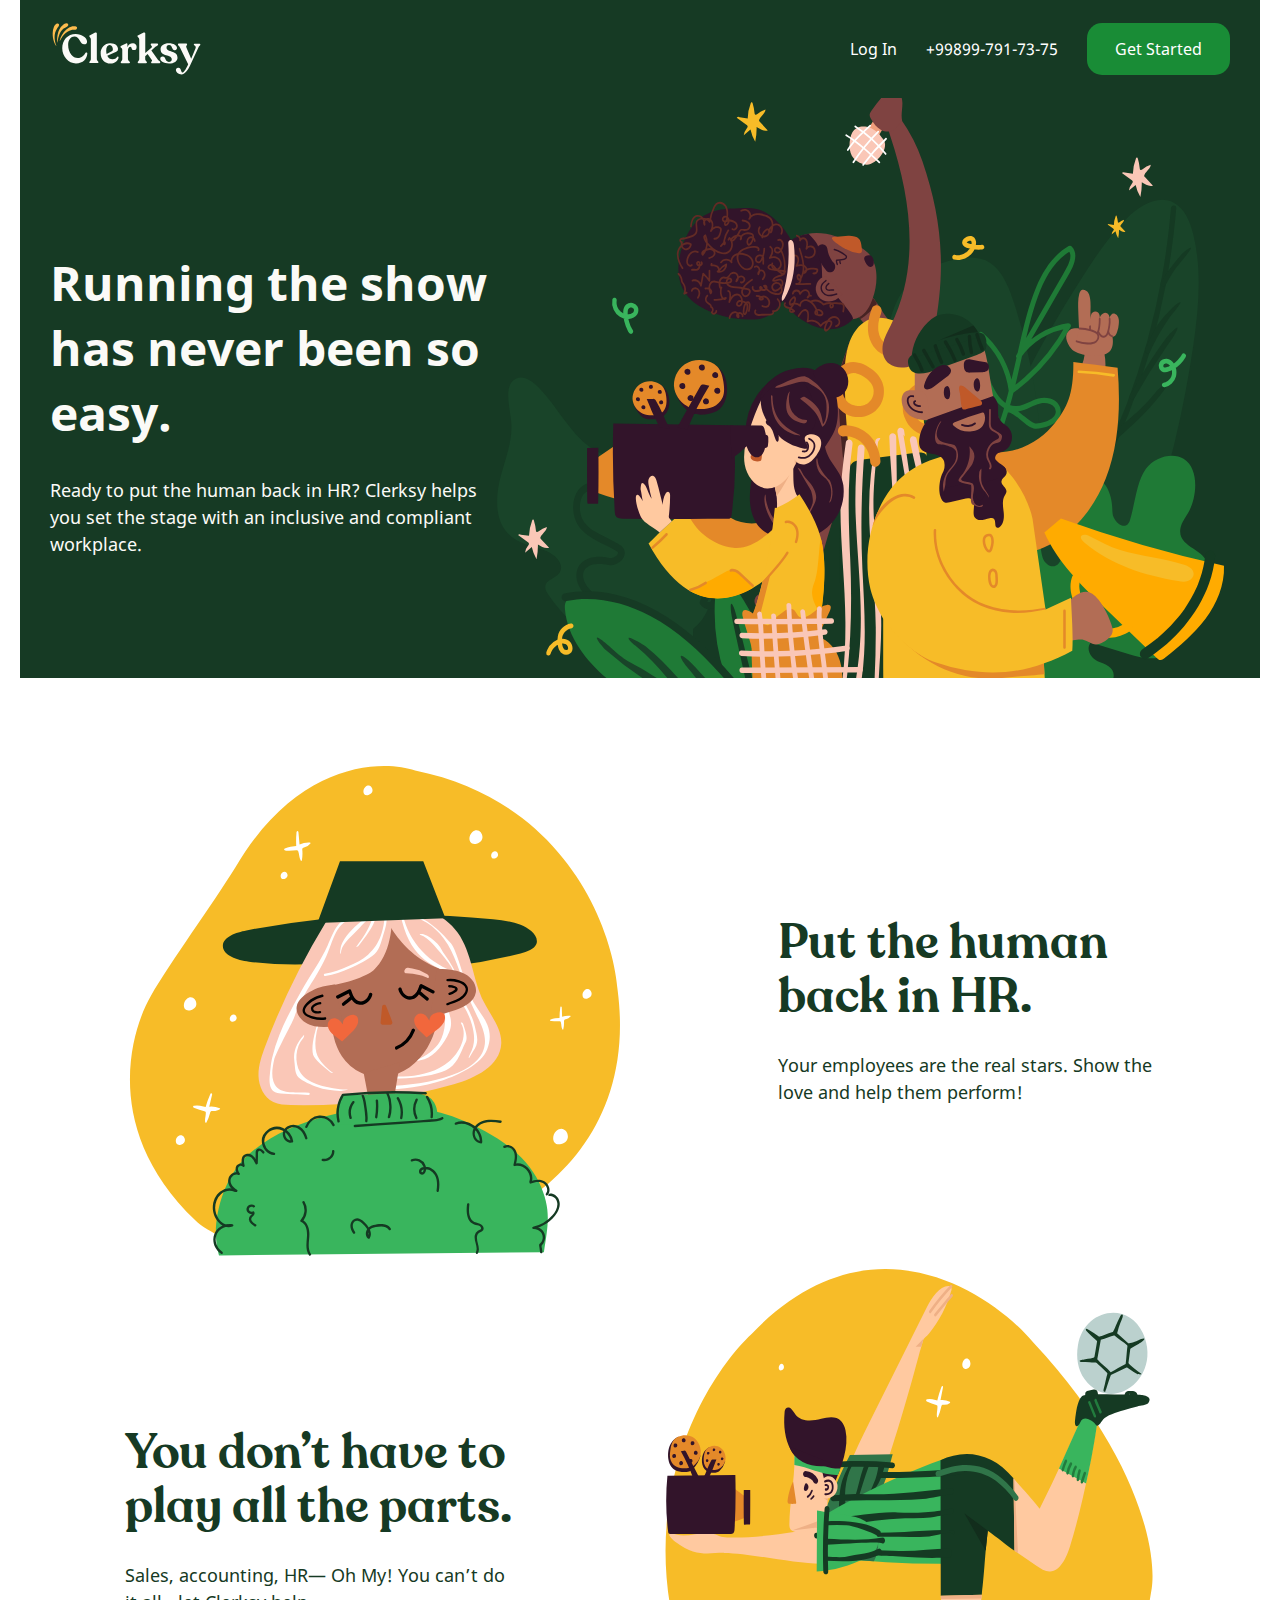
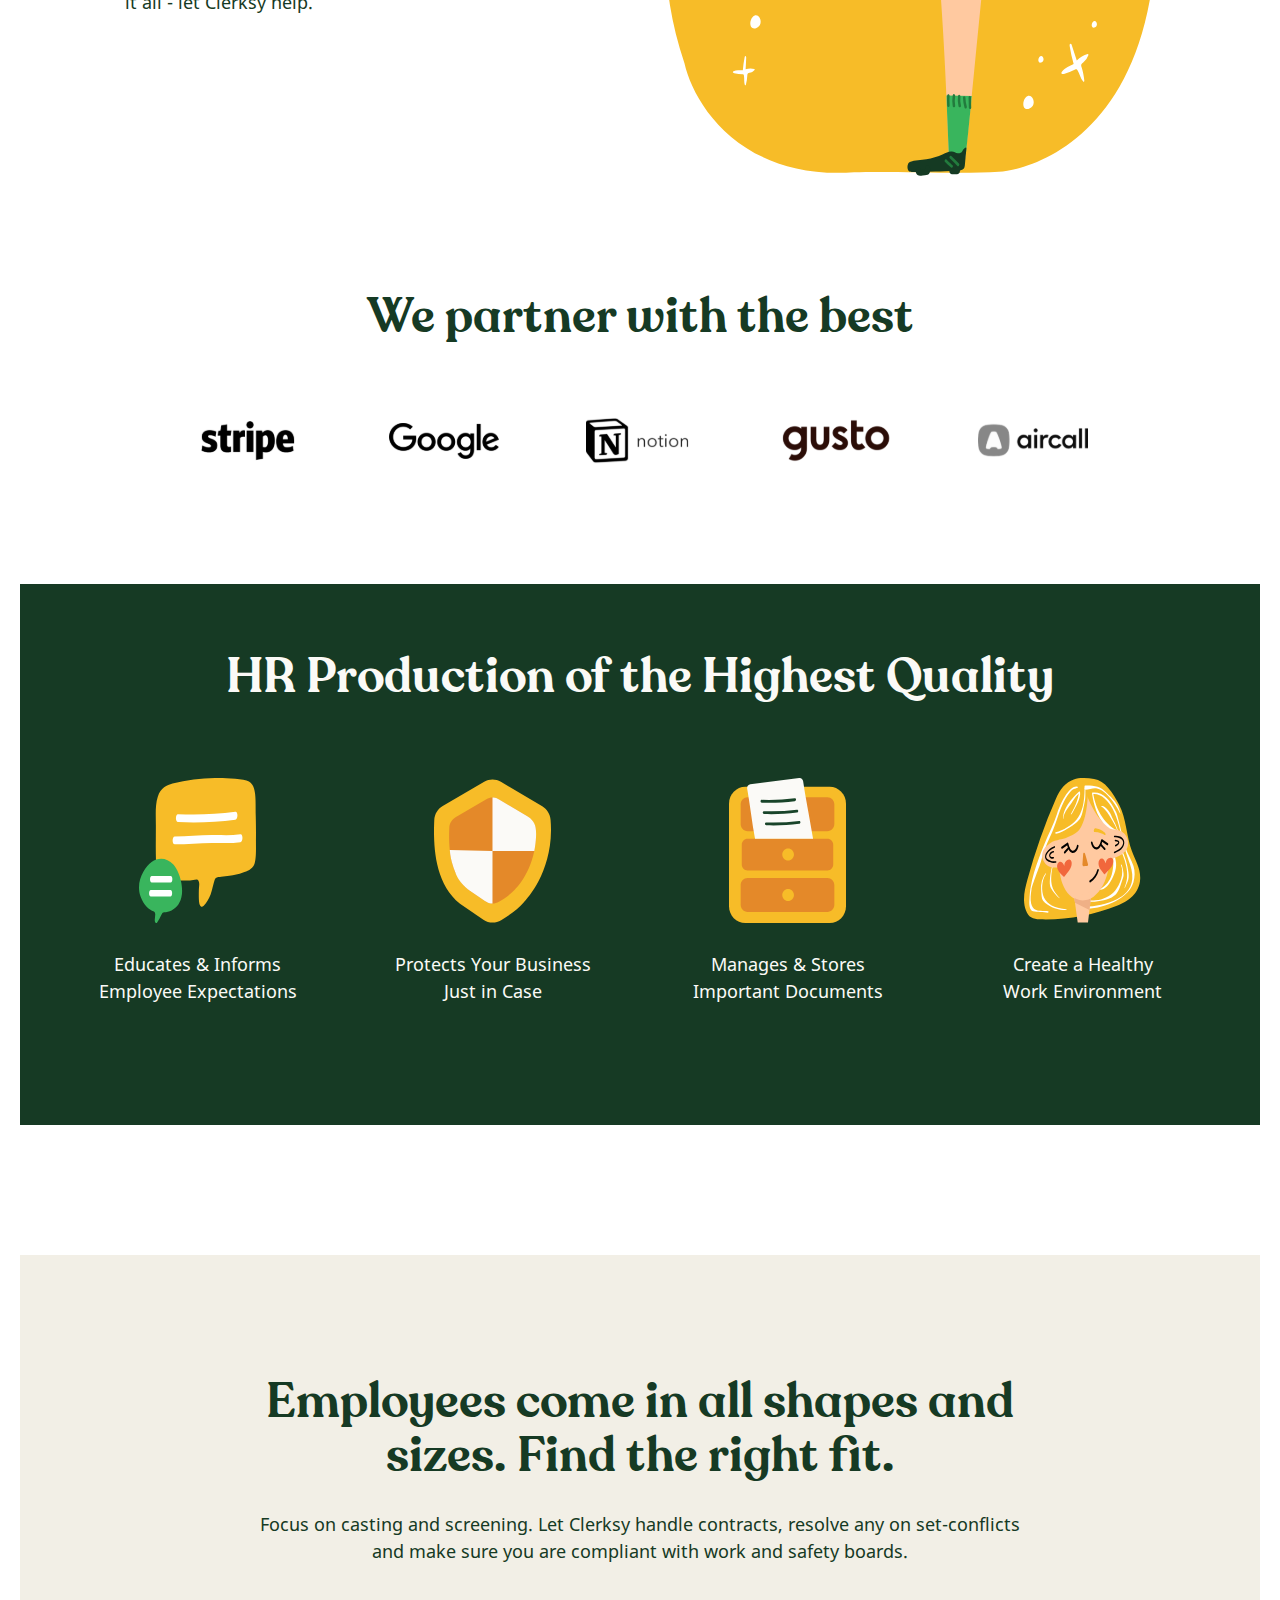
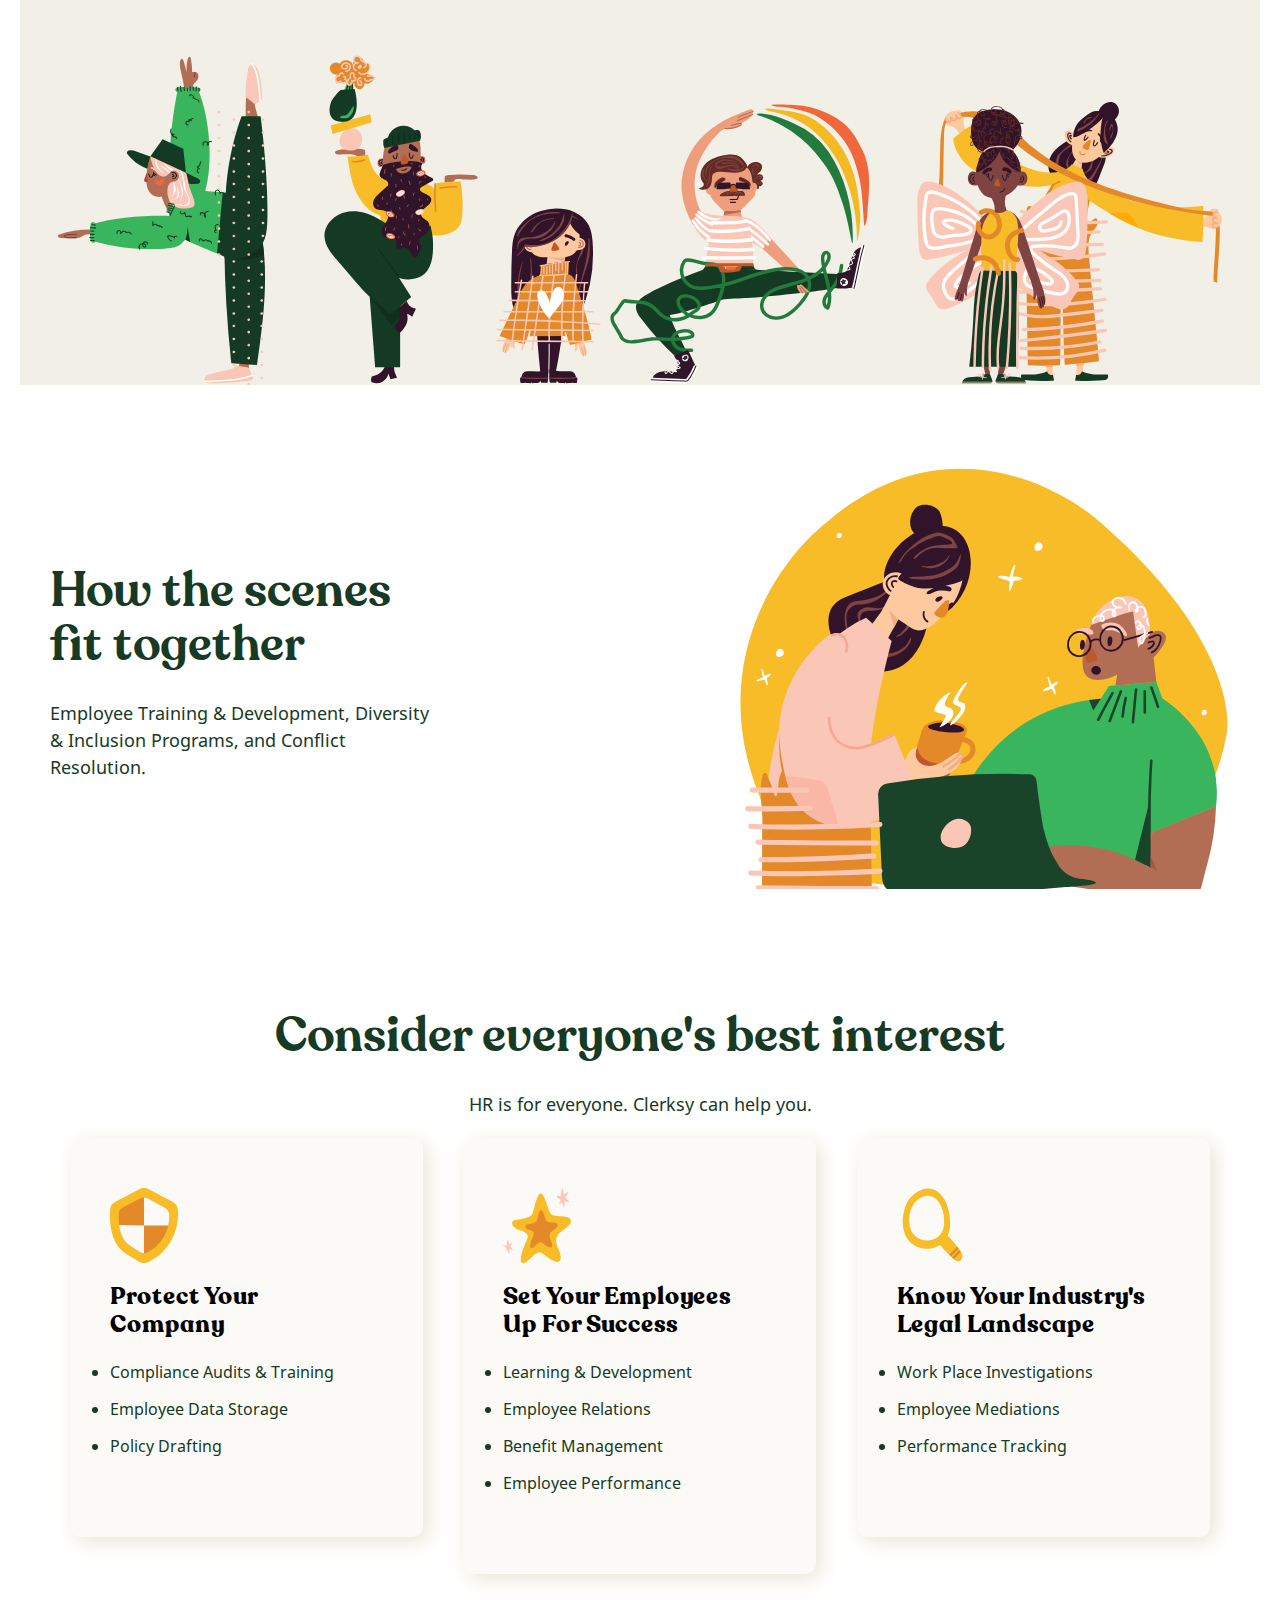
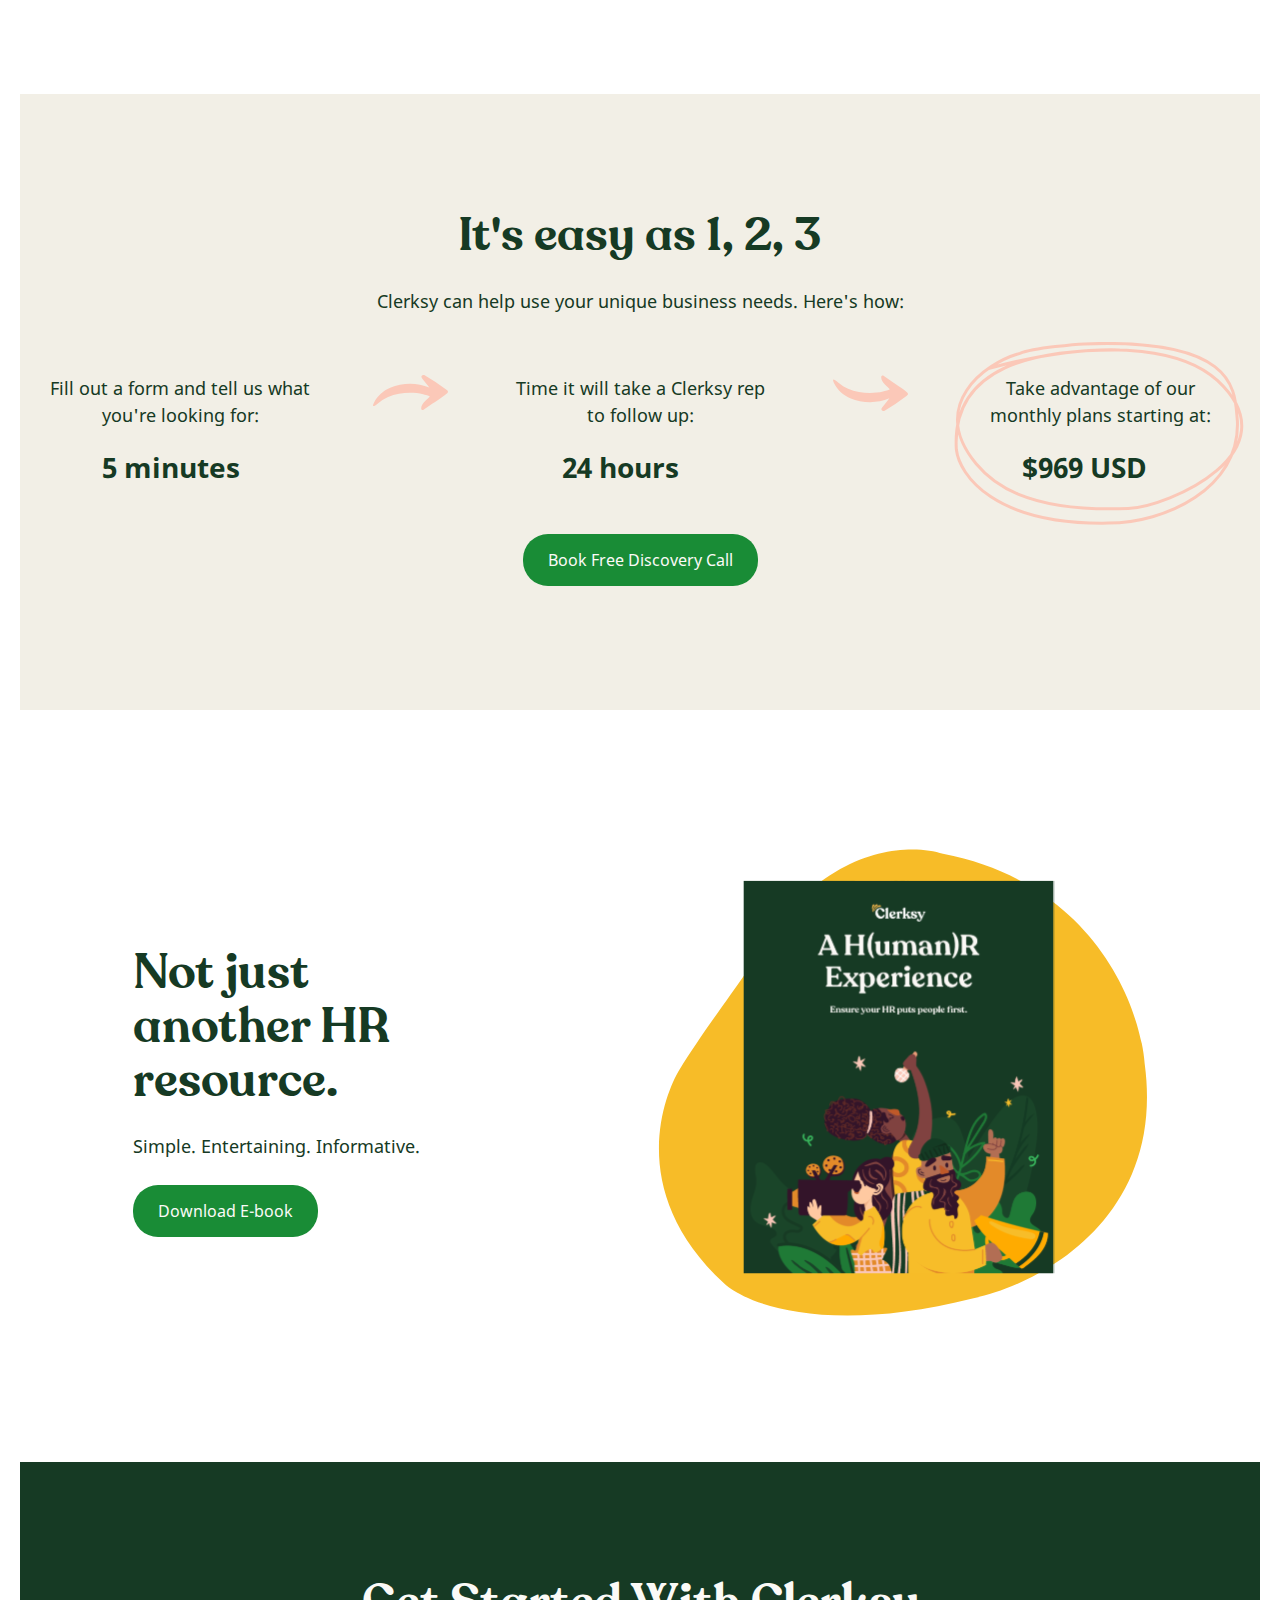
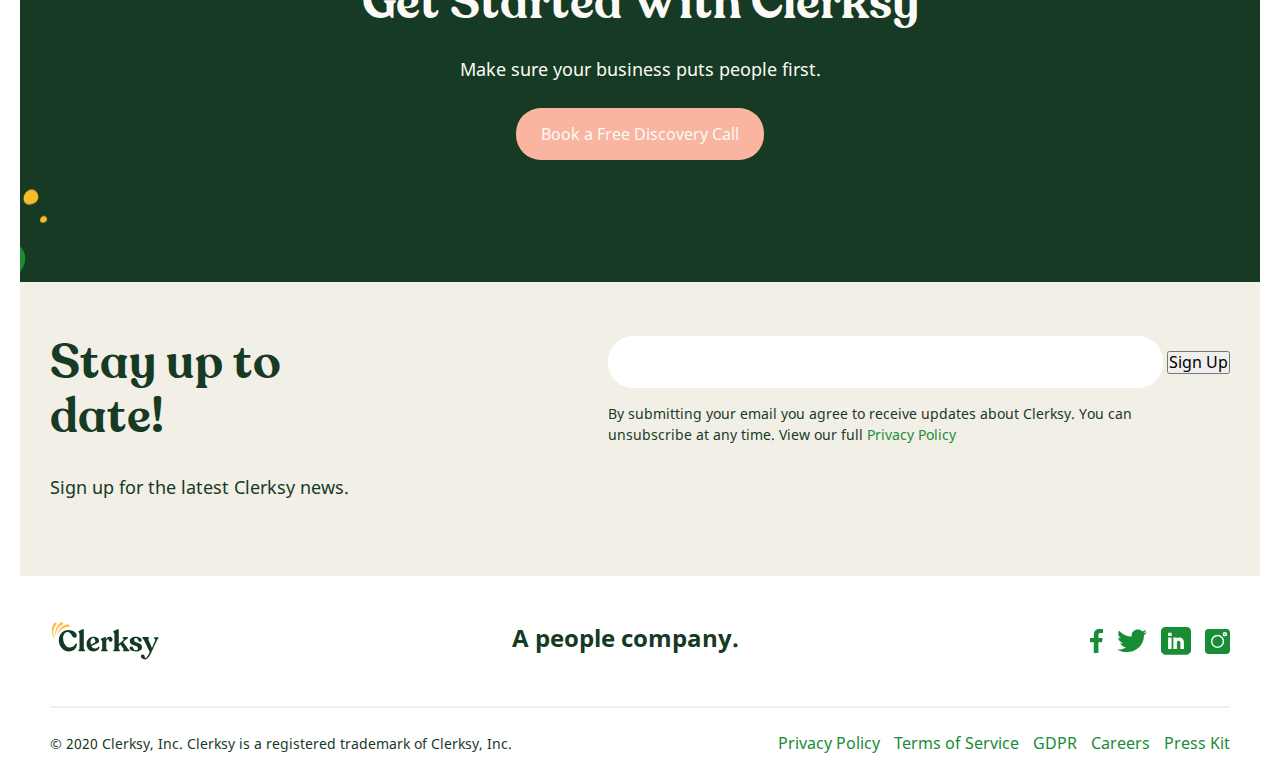
==== commit 09bf2fec: "changed smybol" ====
--- a/index.html
+++ b/index.html
@@ -257,9 +257,9 @@
               <p class="registration__title">Sign up for the latest Clerksy news.</p>
             </div>
             <div class="registration__wrap2">
-             <form action="">
-              <input class="registration__input" type="text">
-              <button class="regstration__btn" type="submit">Sign Up</button>
+             <form action="https://echo.htmlacademy.ru/" method="post" autocomplete="off">
+              <input class="registration__input" type="text" name="fname">
+              <button class="registration__btn" type="submit">Sign Up</button>
              </form>
               <p class="registration__text">By submitting your email you agree to receive updates about Clerksy. You can <br> unsubscribe at any time. View our full 
                 <a class="registration__link" href="#">Privacy Policy</a></p>
